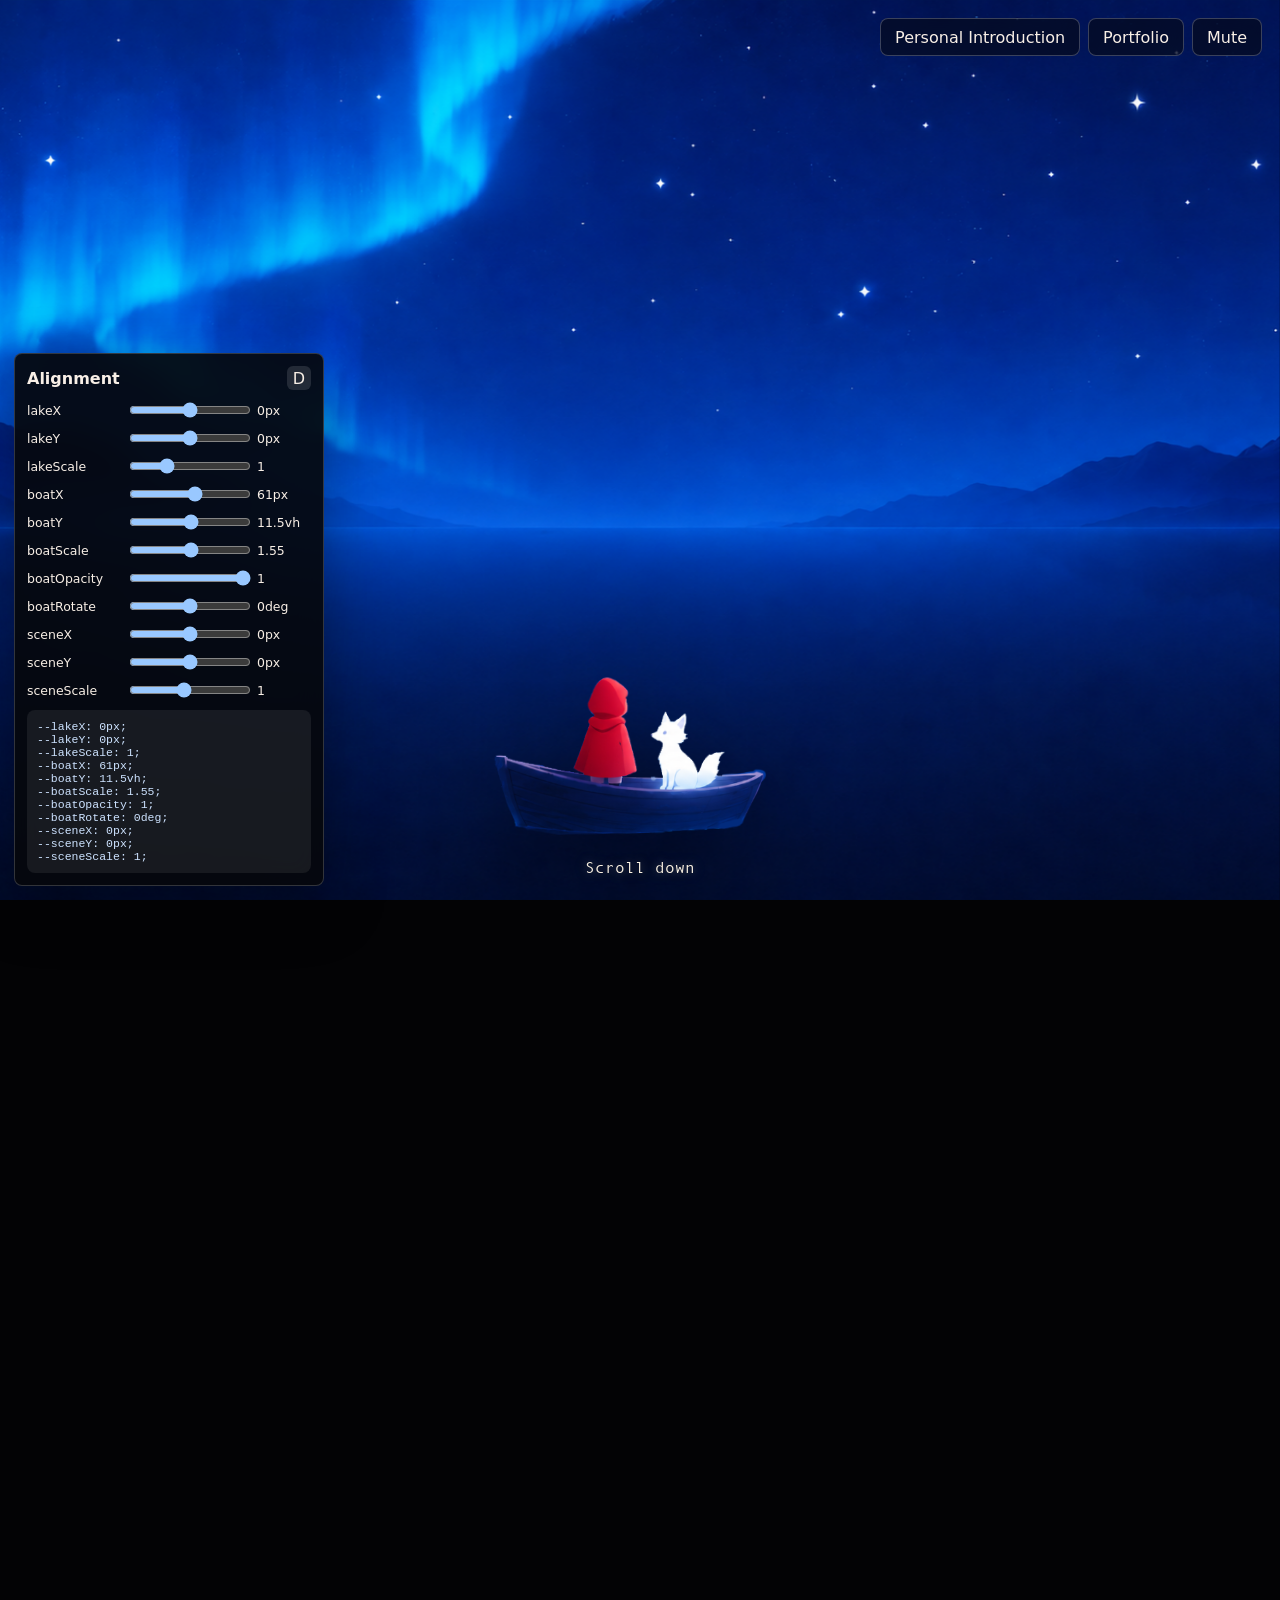
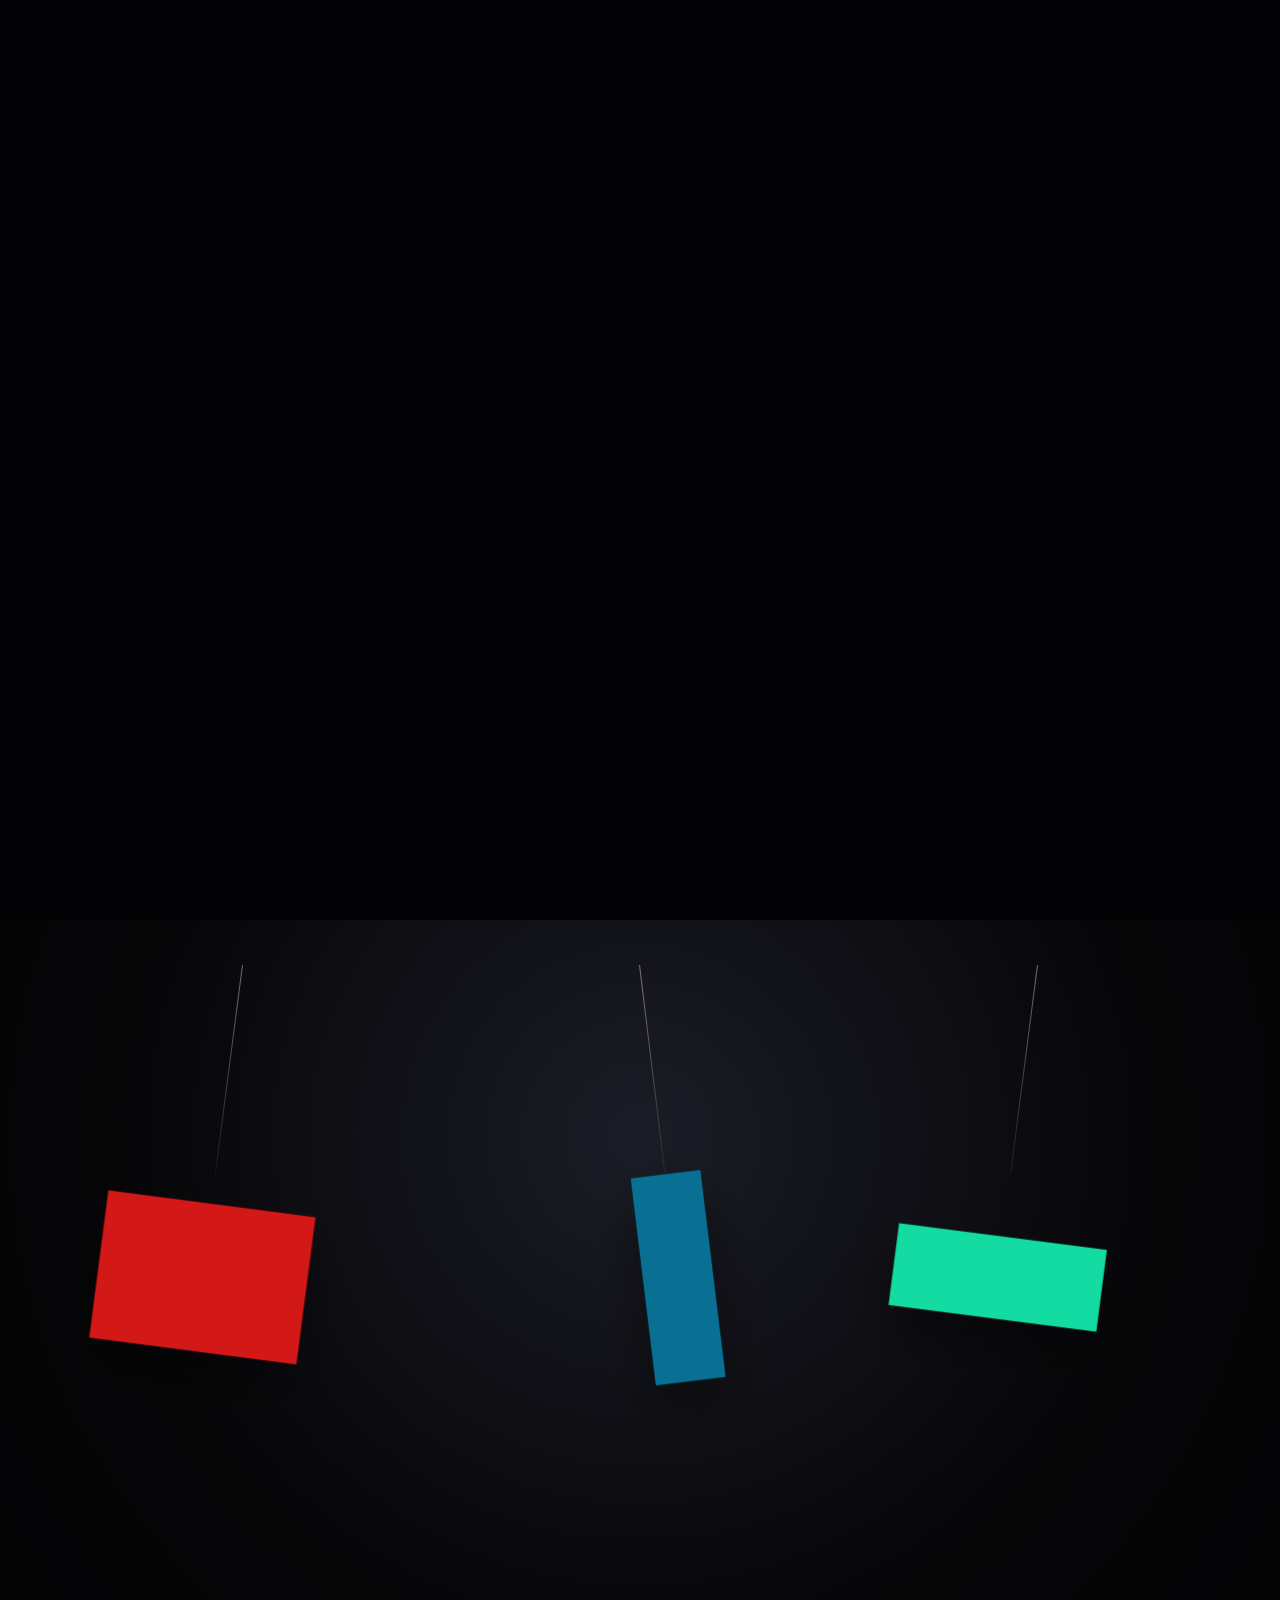
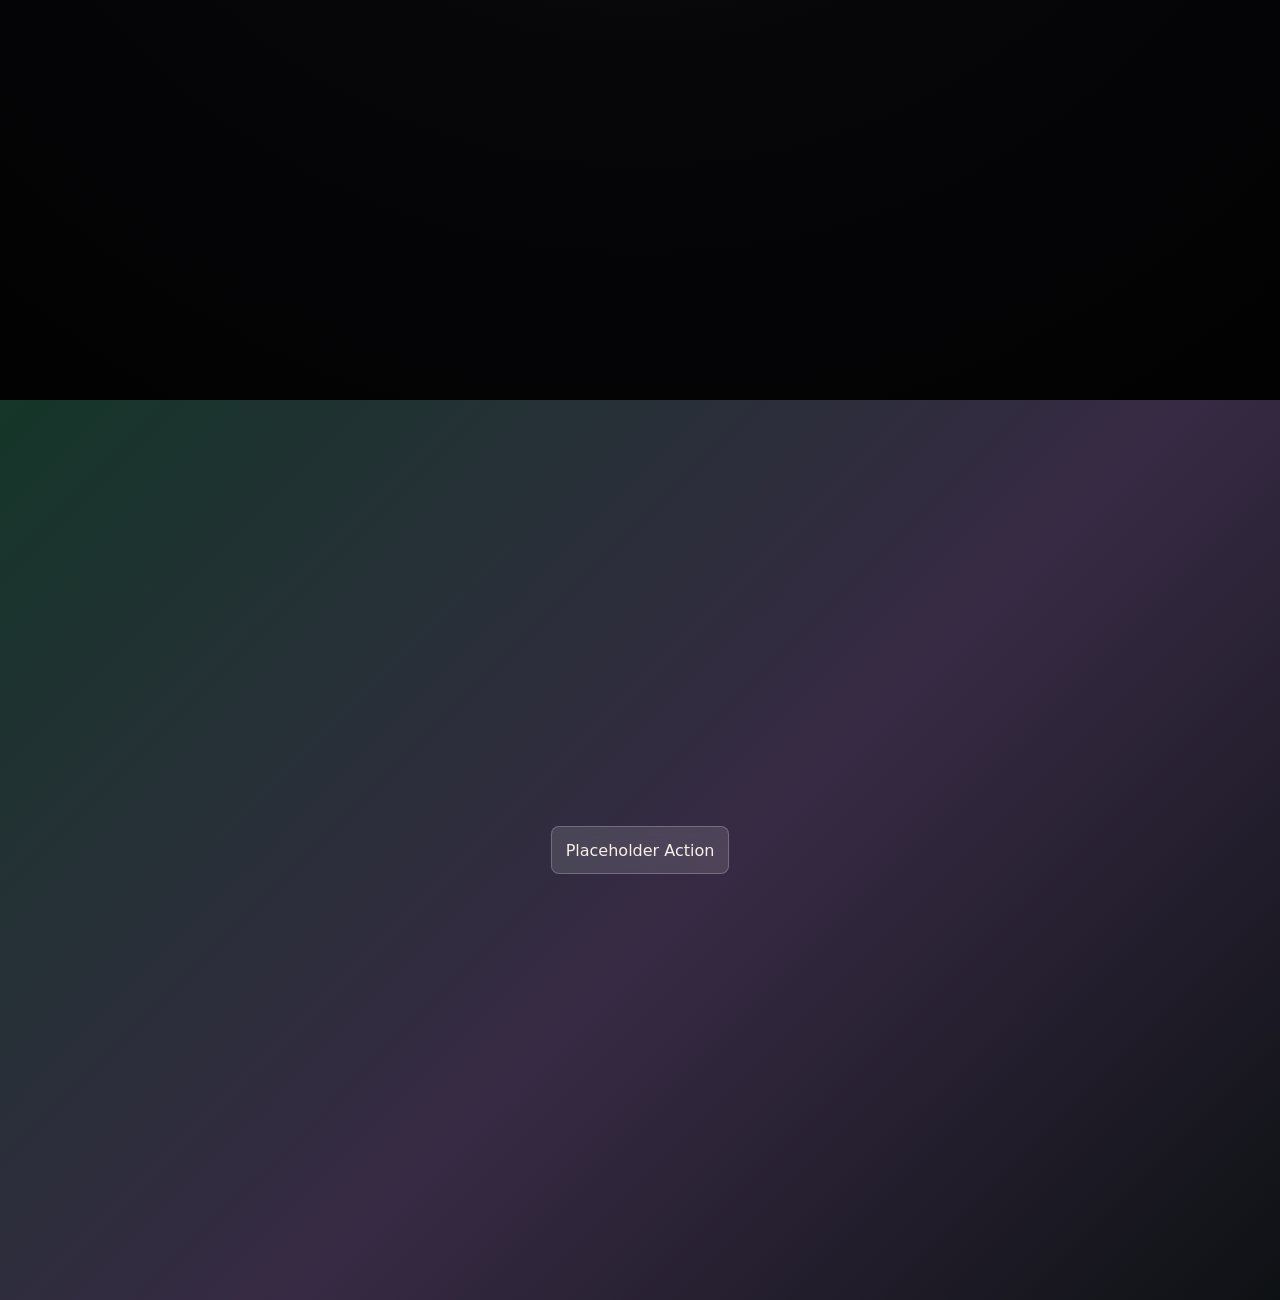
==== outputs/cinematic-scroll-demo/index.html @ 12650569 "version1" ====
<!doctype html>
<html lang="en">
  <head>
    <meta charset="UTF-8" />
    <meta name="viewport" content="width=device-width, initial-scale=1.0" />
    <title>Cinematic Scroll Demo</title>
    <link rel="stylesheet" href="style.css" />
  </head>
  <body>
    <div class="top-actions" aria-label="Global navigation">
      <button class="ui-button" data-modal-open="introModal">Personal Introduction</button>
      <button class="ui-button" data-modal-open="portfolioModal">Portfolio</button>
      <button class="ui-button" id="muteToggle" aria-pressed="true">Mute</button>
    </div>

    <main id="smooth-wrapper">
      <section class="page hero-page" id="page1" aria-label="Hero scene">
        <div class="hero-scene">
          <div class="boat-position">
            <div class="boat-visual">
              <img class="boat-layer" src="assets/images/boat.png" alt="Girl and dog in a small boat" />
            </div>
          </div>
          <p class="scroll-cue">Scroll down</p>
        </div>
      </section>

      <section class="page circles-page" id="page2" aria-label="Interactive circles">
        <div class="page-inner circles-stage">
          <div class="circle-rig circle-rig-001">
            <span class="cord"></span>
            <img src="assets/images/001.svg" alt="Circle 001" />
          </div>
          <button class="circle-rig circle-rig-002" id="portfolioCircle" aria-label="Open mini portfolio">
            <span class="cord"></span>
            <img src="assets/images/002.svg" alt="" />
          </button>
          <div class="circle-rig circle-rig-003">
            <span class="cord"></span>
            <img src="assets/images/003.svg" alt="Circle 003" />
          </div>
        </div>
      </section>

      <section class="page static-page" id="page3" aria-label="Static page">
        <div class="page-inner static-content">
          <button class="placeholder-action">Placeholder Action</button>
        </div>
      </section>
    </main>

    <div class="modal" id="introModal" role="dialog" aria-modal="true" aria-labelledby="introTitle" hidden>
      <div class="modal-panel">
        <button class="modal-close" data-modal-close aria-label="Close">x</button>
        <h2 id="introTitle">Personal Introduction</h2>
        <p>A compact cinematic demo profile space with layered 2D motion, portfolio entry points, and smooth scroll choreography.</p>
      </div>
    </div>

    <div class="modal" id="portfolioModal" role="dialog" aria-modal="true" aria-labelledby="portfolioTitle" hidden>
      <div class="modal-panel">
        <button class="modal-close" data-modal-close aria-label="Close">x</button>
        <h2 id="portfolioTitle">Portfolio</h2>
        <ul class="jump-list">
          <li><button data-jump="#page1">Hero Scene</button></li>
          <li><button data-jump="#page2">Interactive Circles</button></li>
          <li><button data-jump="#page3">Static Page</button></li>
        </ul>
      </div>
    </div>

    <div class="modal" id="miniPortfolioModal" role="dialog" aria-modal="true" aria-labelledby="miniPortfolioTitle" hidden>
      <div class="modal-panel mini-panel">
        <button class="modal-close" data-modal-close aria-label="Close">x</button>
        <h2 id="miniPortfolioTitle">Mini Portfolio</h2>
        <div class="mini-grid">
          <article>
            <h3>Moonlit Lake</h3>
            <p>Layered scroll scene with stitched background planes.</p>
          </article>
          <article>
            <h3>Pendulum UI</h3>
            <p>Independent SVG objects with hover and click timelines.</p>
          </article>
          <article>
            <h3>Scroll Bridge</h3>
            <p>Pinned cinematic transition into a dark gallery space.</p>
          </article>
        </div>
      </div>
    </div>

    <aside class="debug-panel" id="debugPanel">
      <div class="debug-head">
        <strong>Alignment</strong>
        <span>D</span>
      </div>
      <div class="debug-controls" id="debugControls"></div>
      <pre id="debugValues"></pre>
    </aside>

    <script src="assets/vendor/lenis.min.js"></script>
    <script src="assets/vendor/gsap.min.js"></script>
    <script src="assets/vendor/ScrollTrigger.min.js"></script>
    <script src="script.js"></script>
  </body>
</html>
---- outputs/cinematic-scroll-demo/style.css ----
/* 开始这里复制粘贴：整份覆盖 style.css */

:root {
  --lakeX: 0px;
  --lakeY: 0px;
  --lakeScale: 1;

  --boatX: 61px;
  --boatY: 11.5vh;
  --boatScale: 1.55;
  --boatOpacity: 1;
  --boatRotate: 0deg;

  --sceneX: 0px;
  --sceneY: 0px;
  --sceneScale: 1;

  --boatDriftX: 0px;
  --boatDriftY: 0px;
  --boatDriftRotate: 0deg;

  --ink: #f8efe6;
  --black: #030305;

  color-scheme: dark;
}

@font-face {
  font-family: "Andale Mono Local";
  src: url("assets/type/Andale Mono.ttf") format("truetype");
  font-display: swap;
}

* {
  box-sizing: border-box;
}

html {
  background: var(--black);
}

body {
  margin: 0;
  min-height: 100vh;
  overflow-x: hidden;
  background: var(--black);
  color: var(--ink);
  font-family: Inter, ui-sans-serif, system-ui, -apple-system, BlinkMacSystemFont, "Segoe UI", sans-serif;
}

button {
  font: inherit;
}

.top-actions {
  position: fixed;
  top: 18px;
  right: 18px;
  z-index: 40;
  display: flex;
  gap: 8px;
  align-items: center;
  flex-wrap: wrap;
  justify-content: flex-end;
}

.ui-button,
.placeholder-action,
.jump-list button {
  min-height: 38px;
  border: 1px solid rgba(255, 255, 255, 0.22);
  border-radius: 8px;
  padding: 0 14px;
  color: var(--ink);
  background: rgba(7, 8, 13, 0.56);
  backdrop-filter: blur(12px);
  cursor: pointer;
  transition: transform 180ms ease, border-color 180ms ease, background 180ms ease;
}

.ui-button:hover,
.placeholder-action:hover,
.jump-list button:hover {
  transform: translateY(-1px);
  border-color: rgba(255, 255, 255, 0.55);
  background: rgba(20, 27, 38, 0.78);
}

.page {
  min-height: 100vh;
  position: relative;
}

.hero-page {
  height: 100vh;
  overflow: hidden;
}

.hero-scene {
  position: relative;
  height: 100vh;
  overflow: hidden;
  isolation: isolate;
  transform: translate(var(--sceneX), var(--sceneY)) scale(var(--sceneScale));
  transform-origin: center center;
  background: #02040a;
}

/* 
  ===== lake 背景层：开始 =====

  这里是湖面大背景图。
  这次我们故意把图片引用改成 lake1.png，
  用来测试网页到底有没有加载你新放进 assets/images 里的图片。

  你需要确认文件路径是：
  assets/images/lake1.png

  如果网页还是显示旧图，说明可能是：
  1. lake1.png 没有放到正确文件夹；
  2. 浏览器缓存了旧 CSS / 旧图片；
  3. HTML 或其他 CSS 里还有别的 lake 背景覆盖了这里。

  可调参数：
  --lakeX：左右移动 lake 背景
  --lakeY：上下移动 lake 背景
  --lakeScale：放大 / 缩小 lake 背景

  background-size: cover;
  作用：保持图片比例，同时铺满整个第一屏。
  如果你的图片比例和屏幕比例不一致，cover 会轻微裁掉边缘，
  但不会像 100% 100% 那样把图强行拉变形。
*/
.hero-scene::before {
  content: "";
  position: absolute;
  inset: 0;
  z-index: 0;

  background-image: url("assets/images/lake1.png");
  background-repeat: no-repeat;
  background-position: center center;
  background-size: cover;

  transform: translate(var(--lakeX), var(--lakeY)) scale(var(--lakeScale));
  transform-origin: center center;

  pointer-events: none;
  will-change: transform;
}

/* ===== lake 背景层：结束 ===== */

.boat-position {
  position: absolute;
  inset: auto auto 6vh 50%;
  z-index: 5;
  width: min(58vw, 660px);
  aspect-ratio: 1672 / 941;
  transform: translateX(calc(-50% + var(--boatX))) translateY(var(--boatY)) scale(var(--boatScale));
  transform-origin: 50% 78%;
  opacity: var(--boatOpacity);
  will-change: transform, opacity;
}

.boat-visual {
  position: absolute;
  inset: 0;
  transform: translate(var(--boatDriftX), var(--boatDriftY)) rotate(calc(var(--boatRotate) + var(--boatDriftRotate)));
  transform-origin: 50% 78%;
  will-change: transform;
}

.boat-layer {
  display: block;
  width: 100%;
  height: auto;
  filter: drop-shadow(0 24px 34px rgba(0, 0, 0, 0.55));
}

.scroll-cue {
  position: absolute;
  left: 50%;
  bottom: 24px;
  z-index: 8;
  margin: 0;
  transform: translateX(-50%);
  opacity: 1;

  color: rgba(255, 246, 230, 0.98);
  font-family: "Andale Mono Local", "Andale Mono", ui-monospace, SFMono-Regular, Menlo, Consolas, monospace;
  font-weight: 400;
  letter-spacing: 0;
  font-size: clamp(0.9rem, 2vw, 1rem);

  text-shadow:
    0 0 8px rgba(255, 246, 230, 0.35),
    0 0 18px rgba(151, 197, 255, 0.28),
    0 2px 8px rgba(0, 0, 0, 0.72);

  animation: cueGlow 1.8s ease-in-out infinite;
}

@keyframes cueGlow {
  0%,
  100% {
    filter: brightness(0.3);
    text-shadow:
      0 0 7px rgba(255, 246, 230, 0.24),
      0 0 14px rgba(151, 197, 255, 0.18),
      0 2px 8px rgba(0, 0, 0, 0.72);
  }

  50% {
    filter: brightness(0.5);
    text-shadow:
      0 0 10px rgba(255, 246, 230, 0.44),
      0 0 24px rgba(151, 197, 255, 0.34),
      0 2px 8px rgba(0, 0, 0, 0.72);
  }
}

.circles-page {
  min-height: 120vh;
  background: radial-gradient(circle at 50% 20%, #1b1c26 0, #060608 48%, #020203 100%);
  overflow: hidden;
}

.page-inner {
  width: min(1120px, calc(100% - 32px));
  margin: 0 auto;
}

.circles-stage {
  min-height: 100vh;
  display: grid;
  grid-template-columns: repeat(3, minmax(86px, 1fr));
  align-items: start;
  gap: clamp(14px, 6vw, 72px);
  padding-top: clamp(96px, 15vh, 150px);
}

.circle-rig {
  position: relative;
  display: grid;
  justify-items: center;
  transform-origin: 50% 0;
  border: 0;
  padding: 0;
  background: transparent;
  cursor: default;
  will-change: transform;
}

.circle-rig-002 {
  cursor: pointer;
}

.cord {
  display: block;
  width: 1px;
  height: clamp(110px, 24vh, 210px);
  background: linear-gradient(rgba(255, 255, 255, 0.42), rgba(255, 255, 255, 0.06));
}

.circle-rig img {
  width: min(24vw, 210px);
  min-width: 92px;
  aspect-ratio: 1;
  filter: drop-shadow(0 28px 28px rgba(0, 0, 0, 0.42));
  transition: transform 220ms ease, filter 220ms ease;
}

.circle-rig-002:hover img,
.circle-rig-002:focus-visible img {
  transform: scale(1.12);
  filter: drop-shadow(0 34px 34px rgba(214, 230, 255, 0.22));
}

.static-page {
  min-height: 100vh;
  background: linear-gradient(135deg, #153629, #372a44 55%, #0e1114);
}

.static-content {
  min-height: 100vh;
  display: grid;
  place-items: center;
}

.placeholder-action {
  min-width: 176px;
  min-height: 48px;
  background: rgba(255, 255, 255, 0.12);
}

.modal {
  position: fixed;
  inset: 0;
  z-index: 60;
  display: grid;
  place-items: center;
  padding: 20px;
  background: rgba(0, 0, 0, 0.68);
  backdrop-filter: blur(10px);
}

.modal[hidden] {
  display: none;
}

.modal-panel {
  position: relative;
  width: min(560px, 100%);
  max-height: min(78vh, 720px);
  overflow: auto;
  border: 1px solid rgba(255, 255, 255, 0.18);
  border-radius: 8px;
  padding: 28px;
  background: rgba(12, 14, 20, 0.94);
  box-shadow: 0 30px 90px rgba(0, 0, 0, 0.45);
}

.modal-panel h2 {
  margin: 0 0 12px;
  font-size: clamp(1.35rem, 4vw, 2rem);
  letter-spacing: 0;
}

.modal-panel p {
  color: rgba(255, 246, 230, 0.74);
  line-height: 1.6;
}

.modal-close {
  position: absolute;
  top: 12px;
  right: 12px;
  width: 34px;
  height: 34px;
  border: 1px solid rgba(255, 255, 255, 0.2);
  border-radius: 8px;
  color: var(--ink);
  background: rgba(255, 255, 255, 0.08);
  cursor: pointer;
}

.jump-list {
  display: grid;
  gap: 10px;
  padding: 0;
  margin: 18px 0 0;
  list-style: none;
}

.jump-list button {
  width: 100%;
  text-align: left;
}

.mini-panel {
  width: min(760px, 100%);
}

.mini-grid {
  display: grid;
  grid-template-columns: repeat(3, 1fr);
  gap: 12px;
  margin-top: 18px;
}

.mini-grid article {
  border: 1px solid rgba(255, 255, 255, 0.13);
  border-radius: 8px;
  padding: 16px;
  background: rgba(255, 255, 255, 0.06);
}

.mini-grid h3 {
  margin: 0 0 8px;
  font-size: 1rem;
}

.mini-grid p {
  margin: 0;
  font-size: 0.9rem;
}

.debug-panel {
  position: fixed;
  left: 14px;
  bottom: 14px;
  z-index: 80;
  width: min(310px, calc(100vw - 28px));
  max-height: calc(100vh - 28px);
  overflow: auto;
  border: 1px solid rgba(255, 255, 255, 0.18);
  border-radius: 8px;
  padding: 12px;
  background: rgba(6, 8, 12, 0.92);
  backdrop-filter: blur(14px);
  box-shadow: 0 18px 60px rgba(0, 0, 0, 0.34);
}

.debug-head {
  display: flex;
  align-items: center;
  justify-content: space-between;
  margin-bottom: 10px;
}

.debug-head span {
  display: grid;
  place-items: center;
  width: 24px;
  height: 24px;
  border-radius: 6px;
  background: rgba(255, 255, 255, 0.12);
}

.debug-control {
  display: grid;
  grid-template-columns: 92px 1fr 54px;
  gap: 8px;
  align-items: center;
  margin: 8px 0;
  font-size: 0.78rem;
}

.debug-control input {
  width: 100%;
}

#debugValues {
  white-space: pre-wrap;
  margin: 10px 0 0;
  padding: 10px;
  border-radius: 8px;
  color: #cde3ff;
  background: rgba(255, 255, 255, 0.07);
  font-size: 0.72rem;
}

@media (max-width: 720px) {
  .top-actions {
    left: 12px;
    right: 12px;
    top: 12px;
  }

  .ui-button {
    min-height: 34px;
    padding: 0 10px;
    font-size: 0.78rem;
  }

  .boat-position {
    width: 84vw;
  }

  .circles-stage {
    grid-template-columns: 1fr;
    min-height: 145vh;
    gap: 6px;
    padding-top: 92px;
  }

  .cord {
    height: 84px;
  }

  .circle-rig img {
    width: 128px;
  }

  .mini-grid {
    grid-template-columns: 1fr;
  }
}

/* 结束在这里取代 */
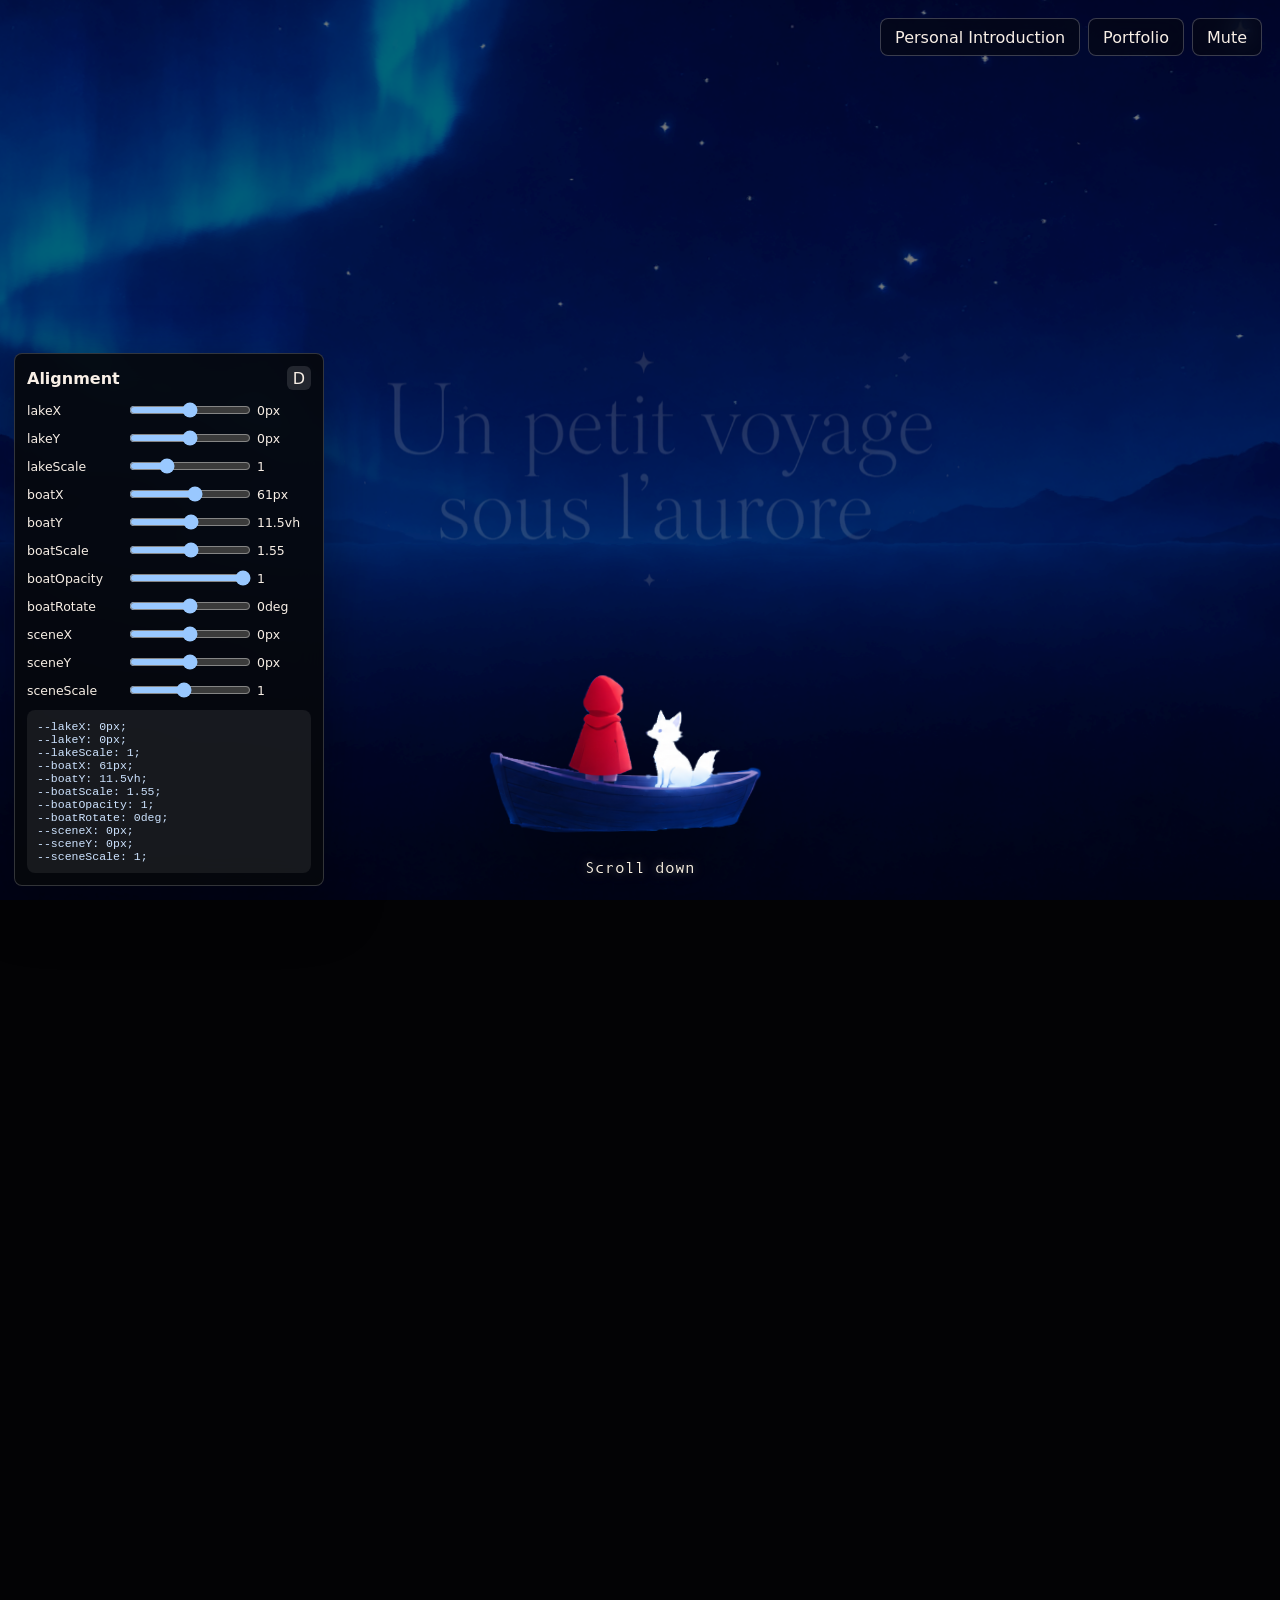
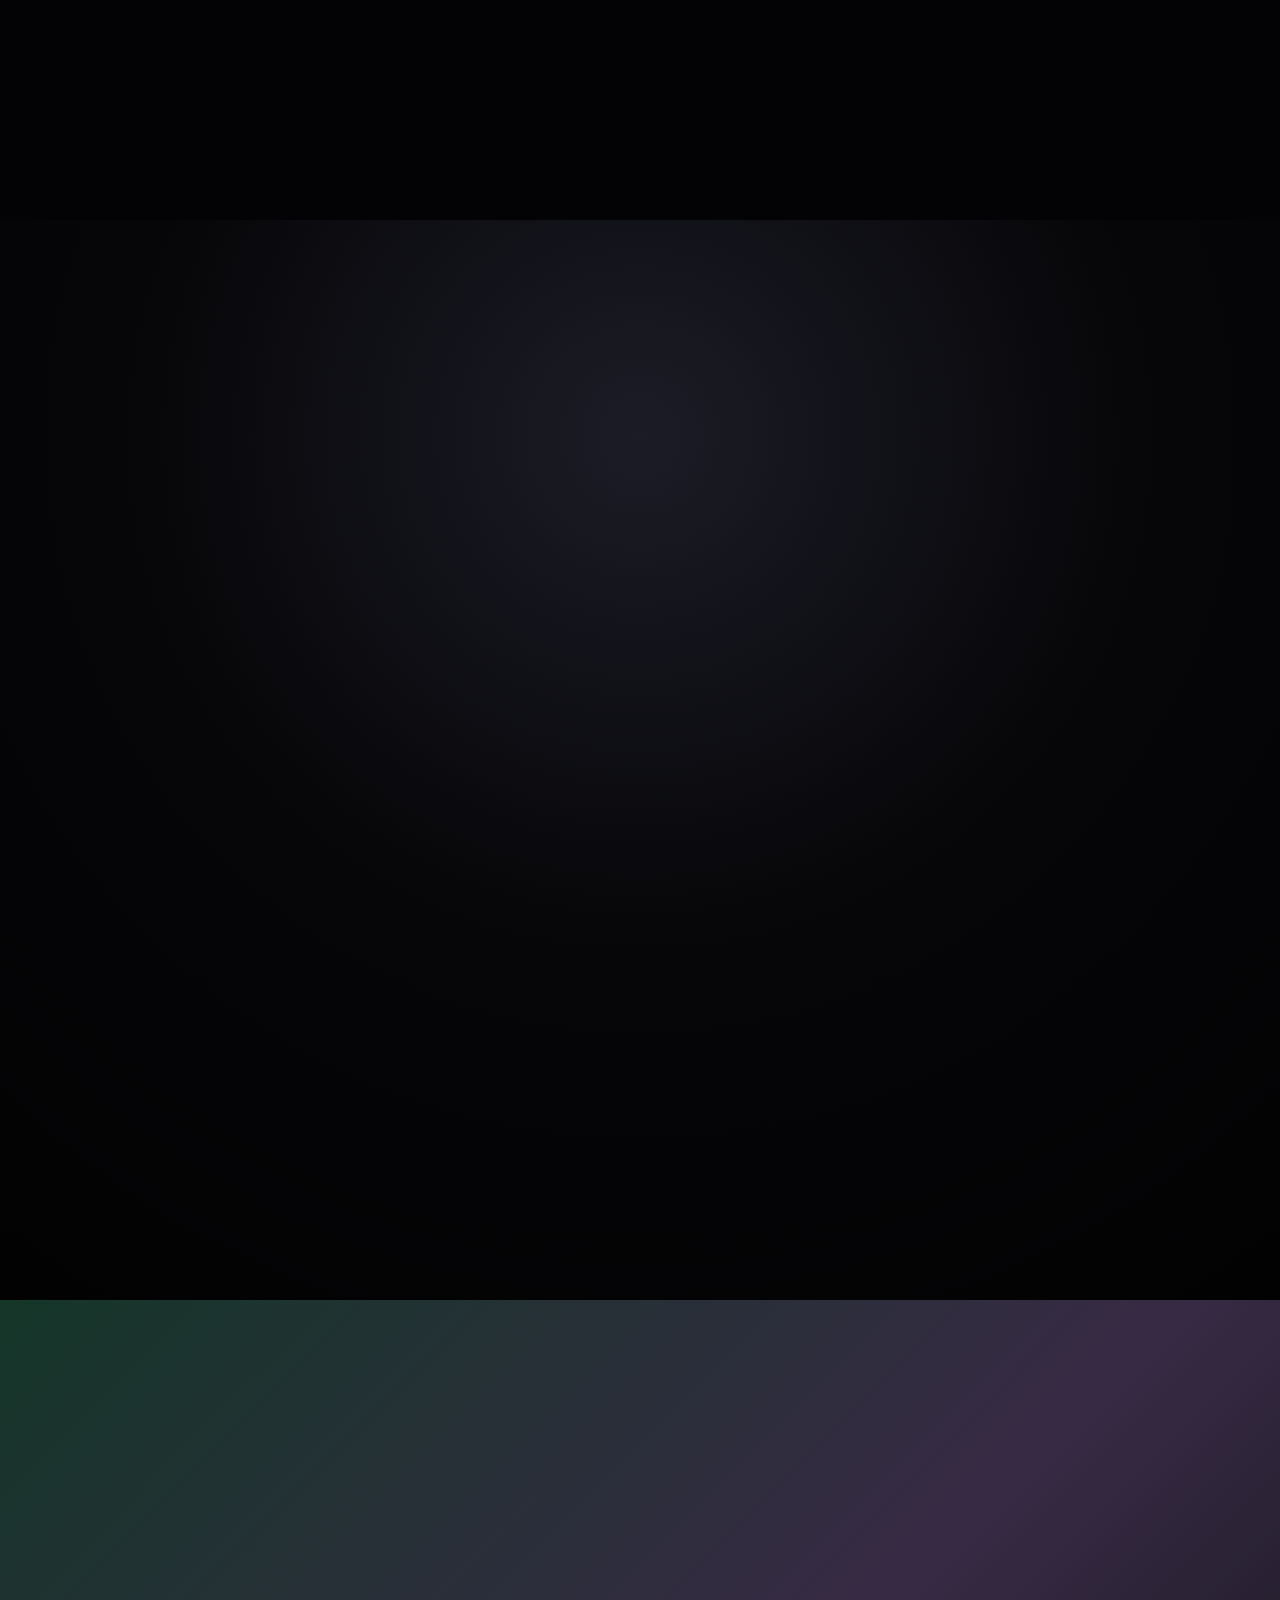
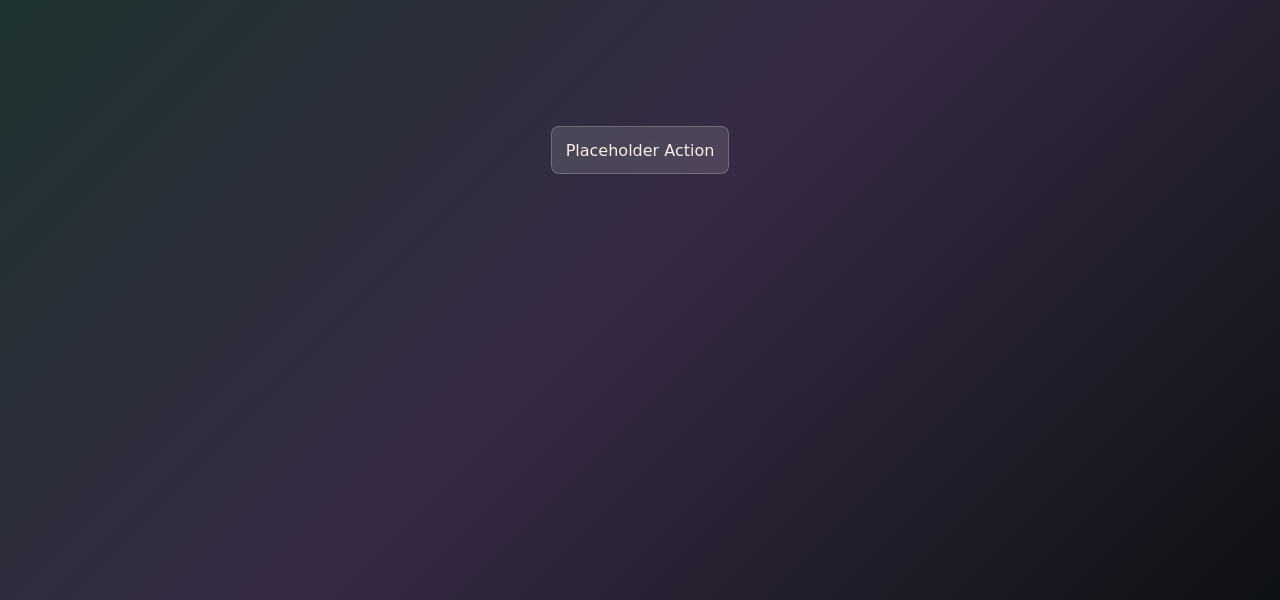
==== commit 113e3f49: "Update cinematic scroll demo from 0604" ====
--- a/outputs/cinematic-scroll-demo/index.html
+++ b/outputs/cinematic-scroll-demo/index.html
@@ -7,6 +7,14 @@
     <link rel="stylesheet" href="style.css" />
   </head>
   <body>
+    <svg class="svg-filters" xmlns="http://www.w3.org/2000/svg" width="0" height="0" aria-hidden="true" focusable="false">
+      <filter id="ripple">
+        <feTurbulence id="turb" type="fractalNoise" baseFrequency="0.02 0.03" numOctaves="2" result="turb" />
+        <feDisplacementMap in2="turb" in="SourceGraphic" scale="10" xChannelSelector="R" yChannelSelector="G" />
+        <animate xlink:href="#turb" attributeName="baseFrequency" values="0.02 0.03;0.025 0.035;0.02 0.03" dur="6s" repeatCount="indefinite" />
+      </filter>
+    </svg>
+
     <div class="top-actions" aria-label="Global navigation">
       <button class="ui-button" data-modal-open="introModal">Personal Introduction</button>
       <button class="ui-button" data-modal-open="portfolioModal">Portfolio</button>
--- a/outputs/cinematic-scroll-demo/style.css
+++ b/outputs/cinematic-scroll-demo/style.css
@@ -1,5 +1,13 @@
-/* 开始这里复制粘贴：整份覆盖 style.css */
-
+/* =========================================================
+   style.css
+   结构说明：
+   - 以后不要整份重写时，就按下面的“替换开始 / 替换结束”区块替换。
+   - 全局 / page1 / page2 / page3 / modal / debug / responsive 都已经拆开。
+   ========================================================= */
+
+/* =========================================================
+   【这里是全局变量】替换开始
+   ========================================================= */
 :root {
   --lakeX: 0px;
   --lakeY: 0px;
@@ -24,13 +32,27 @@
 
   color-scheme: dark;
 }
-
+/* =========================================================
+   【这里是全局变量】替换结束
+   ========================================================= */
+
+
+/* =========================================================
+   【这里是字体】替换开始
+   ========================================================= */
 @font-face {
   font-family: "Andale Mono Local";
   src: url("assets/type/Andale Mono.ttf") format("truetype");
   font-display: swap;
 }
-
+/* =========================================================
+   【这里是字体】替换结束
+   ========================================================= */
+
+
+/* =========================================================
+   【这里是基础样式】替换开始
+   ========================================================= */
 * {
   box-sizing: border-box;
 }
@@ -52,6 +74,30 @@
   font: inherit;
 }
 
+.svg-filters {
+  position: absolute;
+  width: 0;
+  height: 0;
+  overflow: hidden;
+}
+
+.page {
+  min-height: 100vh;
+  position: relative;
+}
+
+.page-inner {
+  width: min(1120px, calc(100% - 32px));
+  margin: 0 auto;
+}
+/* =========================================================
+   【这里是基础样式】替换结束
+   ========================================================= */
+
+
+/* =========================================================
+   【这里是顶部按钮样式】替换开始
+   ========================================================= */
 .top-actions {
   position: fixed;
   top: 18px;
@@ -85,12 +131,14 @@
   border-color: rgba(255, 255, 255, 0.55);
   background: rgba(20, 27, 38, 0.78);
 }
-
-.page {
-  min-height: 100vh;
-  position: relative;
-}
-
+/* =========================================================
+   【这里是顶部按钮样式】替换结束
+   ========================================================= */
+
+
+/* =========================================================
+   【这里是page1页面容器】替换开始
+   ========================================================= */
 .hero-page {
   height: 100vh;
   overflow: hidden;
@@ -105,52 +153,259 @@
   transform-origin: center center;
   background: #02040a;
 }
-
-/* 
-  ===== lake 背景层：开始 =====
-
-  这里是湖面大背景图。
-  这次我们故意把图片引用改成 lake1.png，
-  用来测试网页到底有没有加载你新放进 assets/images 里的图片。
-
-  你需要确认文件路径是：
-  assets/images/lake1.png
-
-  如果网页还是显示旧图，说明可能是：
-  1. lake1.png 没有放到正确文件夹；
-  2. 浏览器缓存了旧 CSS / 旧图片；
-  3. HTML 或其他 CSS 里还有别的 lake 背景覆盖了这里。
-
-  可调参数：
-  --lakeX：左右移动 lake 背景
-  --lakeY：上下移动 lake 背景
-  --lakeScale：放大 / 缩小 lake 背景
-
-  background-size: cover;
-  作用：保持图片比例，同时铺满整个第一屏。
-  如果你的图片比例和屏幕比例不一致，cover 会轻微裁掉边缘，
-  但不会像 100% 100% 那样把图强行拉变形。
-*/
+/* =========================================================
+   【这里是page1页面容器】替换结束
+   ========================================================= */
+
+
+/* =========================================================
+   【这里是page1湖面背景】替换开始
+   图片路径：assets/images/lake1.png
+   ========================================================= */
 .hero-scene::before {
   content: "";
   position: absolute;
-  inset: 0;
+  inset: -8vh -8vw;
   z-index: 0;
 
+  background-color: #06102a;
   background-image: url("assets/images/lake1.png");
   background-repeat: no-repeat;
   background-position: center center;
   background-size: cover;
 
-  transform: translate(var(--lakeX), var(--lakeY)) scale(var(--lakeScale));
+  transform: translate(var(--lakeX), var(--lakeY)) scale(calc(var(--lakeScale) * 1.04));
   transform-origin: center center;
 
   pointer-events: none;
-  will-change: transform;
-}
-
-/* ===== lake 背景层：结束 ===== */
-
+  will-change: transform, filter;
+
+  animation:
+    lakeDrift 60s linear infinite,
+    lakeGlow 16s steps(5, end) infinite alternate;
+
+  filter: url("#ripple") brightness(0.2);
+}
+
+@keyframes lakeDrift {
+  0% {
+    transform: translate(calc(var(--lakeX) - 50px), var(--lakeY)) scale(calc(var(--lakeScale) * 1.04));
+  }
+
+  50% {
+    transform: translate(calc(var(--lakeX) + 50px), var(--lakeY)) scale(calc(var(--lakeScale) * 1.04));
+  }
+
+  100% {
+    transform: translate(calc(var(--lakeX) - 50px), var(--lakeY)) scale(calc(var(--lakeScale) * 1.04));
+  }
+}
+
+@keyframes lakeGlow {
+  0% {
+    filter: url("#ripple") brightness(0.2);
+  }
+
+  5% {
+    filter: url("#ripple") brightness(0.25);
+  }
+
+  10% {
+    filter: url("#ripple") brightness(0.3);
+  }
+
+  15% {
+    filter: url("#ripple") brightness(0.35);
+  }
+
+  20% {
+    filter: url("#ripple") brightness(0.4);
+  }
+
+  25% {
+    filter: url("#ripple") brightness(0.45);
+  }
+
+  30% {
+    filter: url("#ripple") brightness(0.5);
+  }
+
+  35% {
+    filter: url("#ripple") brightness(0.55);
+  }
+
+  40% {
+    filter: url("#ripple") brightness(0.6);
+  }
+
+  45% {
+    filter: url("#ripple") brightness(0.65);
+  }
+
+  50% {
+    filter: url("#ripple") brightness(0.7);
+  }
+
+  55% {
+    filter: url("#ripple") brightness(0.65);
+  }
+
+  60% {
+    filter: url("#ripple") brightness(0.6);
+  }
+
+  65% {
+    filter: url("#ripple") brightness(0.55);
+  }
+
+  70% {
+    filter: url("#ripple") brightness(0.5);
+  }
+
+  75% {
+    filter: url("#ripple") brightness(0.45);
+  }
+
+  80% {
+    filter: url("#ripple") brightness(0.4);
+  }
+
+  85% {
+    filter: url("#ripple") brightness(0.35);
+  }
+
+  90% {
+    filter: url("#ripple") brightness(0.3);
+  }
+
+  95% {
+    filter: url("#ripple") brightness(0.25);
+  }
+
+  100% {
+    filter: url("#ripple") brightness(0.2);
+  }
+}
+/* =========================================================
+   【这里是page1湖面背景】替换结束
+   ========================================================= */
+
+
+/* =========================================================
+   【这里是page1视频层样式】替换开始
+   ========================================================= */
+.hero-video-layer {
+  position: absolute;
+  inset: 0;
+  z-index: 20;
+  opacity: 0;
+  overflow: hidden;
+  pointer-events: none;
+  background: #02040a;
+  will-change: opacity;
+}
+
+.hero-video {
+  display: block;
+  width: 100%;
+  height: 100%;
+  object-fit: cover;
+}
+/* =========================================================
+   【这里是page1视频层样式】替换结束
+   ========================================================= */
+
+
+/* =========================================================
+   【这里是page1标题图样式】替换开始
+   图片路径：assets/images/title_p1.png
+   ========================================================= */
+.hero-title-layer {
+  position: absolute;
+  inset: 0;
+  z-index: 12;
+  display: grid;
+  place-items: center;
+  padding: 0 24px;
+  pointer-events: none;
+  will-change: opacity, transform;
+}
+
+.hero-title {
+  display: block;
+  width: min(72vw, 820px);
+  max-height: 34vh;
+  height: auto;
+  object-fit: contain;
+  filter:
+    drop-shadow(0 6px 18px rgba(0, 0, 0, 0.36))
+    drop-shadow(0 0 26px rgba(150, 206, 255, 0.12));
+}
+/* =========================================================
+   【这里是page1标题图样式】替换结束
+   ========================================================= */
+
+
+/* =========================================================
+   【这里是page1雪花样式】替换开始
+   ========================================================= */
+.snow-layer {
+  position: absolute;
+  inset: -10% -6vw 0;
+  z-index: 4;
+  pointer-events: none;
+  overflow: hidden;
+}
+
+.snowflake {
+  position: absolute;
+  top: -8%;
+  left: var(--left);
+  width: var(--size);
+  height: var(--size);
+  border-radius: 999px;
+  opacity: var(--opacity);
+  background: radial-gradient(circle, rgba(255, 255, 255, 0.95) 0%, rgba(255, 255, 255, 0.52) 48%, rgba(255, 255, 255, 0) 76%);
+  filter: blur(var(--blur));
+  will-change: transform, opacity;
+  animation: snowFall var(--duration) linear var(--delay) infinite;
+}
+
+@keyframes snowFall {
+  0% {
+    transform: translate3d(0, -6vh, 0);
+    opacity: 0;
+  }
+
+  10% {
+    opacity: var(--opacity);
+  }
+
+  25% {
+    transform: translate3d(calc(var(--drift) * 0.35), 25vh, 0);
+  }
+
+  50% {
+    transform: translate3d(calc(var(--drift) * -0.2), 52vh, 0);
+  }
+
+  75% {
+    transform: translate3d(var(--drift), 78vh, 0);
+  }
+
+  100% {
+    transform: translate3d(calc(var(--drift) * 0.15), 112vh, 0);
+    opacity: 0;
+  }
+}
+/* =========================================================
+   【这里是page1雪花样式】替换结束
+   ========================================================= */
+
+
+/* =========================================================
+   【这里是page1船样式】替换开始
+   ========================================================= */
 .boat-position {
   position: absolute;
   inset: auto auto 6vh 50%;
@@ -177,7 +432,14 @@
   height: auto;
   filter: drop-shadow(0 24px 34px rgba(0, 0, 0, 0.55));
 }
-
+/* =========================================================
+   【这里是page1船样式】替换结束
+   ========================================================= */
+
+
+/* =========================================================
+   【这里是page1滚动提示样式】替换开始
+   ========================================================= */
 .scroll-cue {
   position: absolute;
   left: 50%;
@@ -219,18 +481,20 @@
       0 2px 8px rgba(0, 0, 0, 0.72);
   }
 }
-
+/* =========================================================
+   【这里是page1滚动提示样式】替换结束
+   ========================================================= */
+
+
+/* =========================================================
+   【这里是page2页面样式】替换开始
+   ========================================================= */
 .circles-page {
   min-height: 120vh;
   background: radial-gradient(circle at 50% 20%, #1b1c26 0, #060608 48%, #020203 100%);
   overflow: hidden;
 }
 
-.page-inner {
-  width: min(1120px, calc(100% - 32px));
-  margin: 0 auto;
-}
-
 .circles-stage {
   min-height: 100vh;
   display: grid;
@@ -239,7 +503,14 @@
   gap: clamp(14px, 6vw, 72px);
   padding-top: clamp(96px, 15vh, 150px);
 }
-
+/* =========================================================
+   【这里是page2页面样式】替换结束
+   ========================================================= */
+
+
+/* =========================================================
+   【这里是page2圆形摆件样式】替换开始
+   ========================================================= */
 .circle-rig {
   position: relative;
   display: grid;
@@ -276,7 +547,14 @@
   transform: scale(1.12);
   filter: drop-shadow(0 34px 34px rgba(214, 230, 255, 0.22));
 }
-
+/* =========================================================
+   【这里是page2圆形摆件样式】替换结束
+   ========================================================= */
+
+
+/* =========================================================
+   【这里是page3页面样式】替换开始
+   ========================================================= */
 .static-page {
   min-height: 100vh;
   background: linear-gradient(135deg, #153629, #372a44 55%, #0e1114);
@@ -293,7 +571,14 @@
   min-height: 48px;
   background: rgba(255, 255, 255, 0.12);
 }
-
+/* =========================================================
+   【这里是page3页面样式】替换结束
+   ========================================================= */
+
+
+/* =========================================================
+   【这里是modal弹窗样式】替换开始
+   ========================================================= */
 .modal {
   position: fixed;
   inset: 0;
@@ -385,7 +670,14 @@
   margin: 0;
   font-size: 0.9rem;
 }
-
+/* =========================================================
+   【这里是modal弹窗样式】替换结束
+   ========================================================= */
+
+
+/* =========================================================
+   【这里是debug面板样式】替换开始
+   ========================================================= */
 .debug-panel {
   position: fixed;
   left: 14px;
@@ -440,7 +732,14 @@
   background: rgba(255, 255, 255, 0.07);
   font-size: 0.72rem;
 }
-
+/* =========================================================
+   【这里是debug面板样式】替换结束
+   ========================================================= */
+
+
+/* =========================================================
+   【这里是响应式样式】替换开始
+   ========================================================= */
 @media (max-width: 720px) {
   .top-actions {
     left: 12px;
@@ -454,6 +753,11 @@
     font-size: 0.78rem;
   }
 
+  .hero-title {
+    width: min(84vw, 460px);
+    max-height: 28vh;
+  }
+
   .boat-position {
     width: 84vw;
   }
@@ -477,5 +781,6 @@
     grid-template-columns: 1fr;
   }
 }
-
-/* 结束在这里取代 */+/* =========================================================
+   【这里是响应式样式】替换结束
+   ========================================================= */
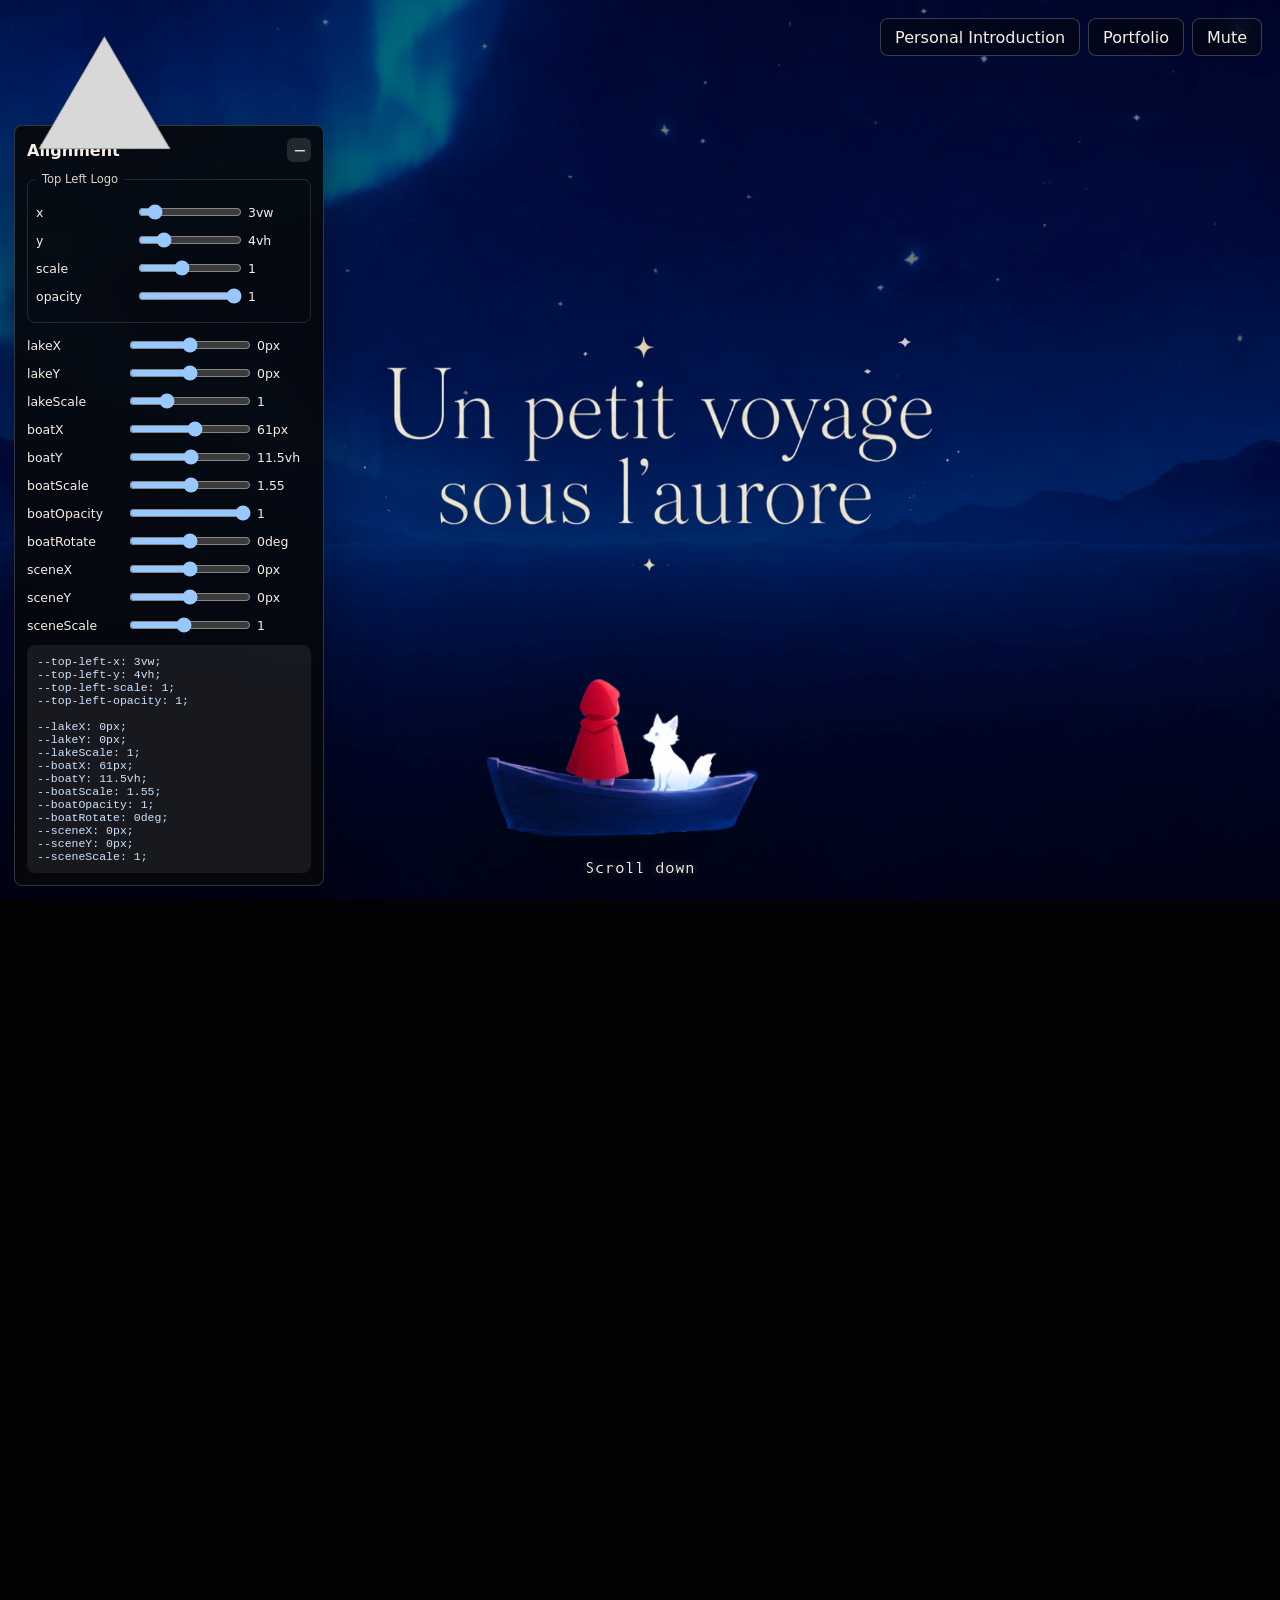
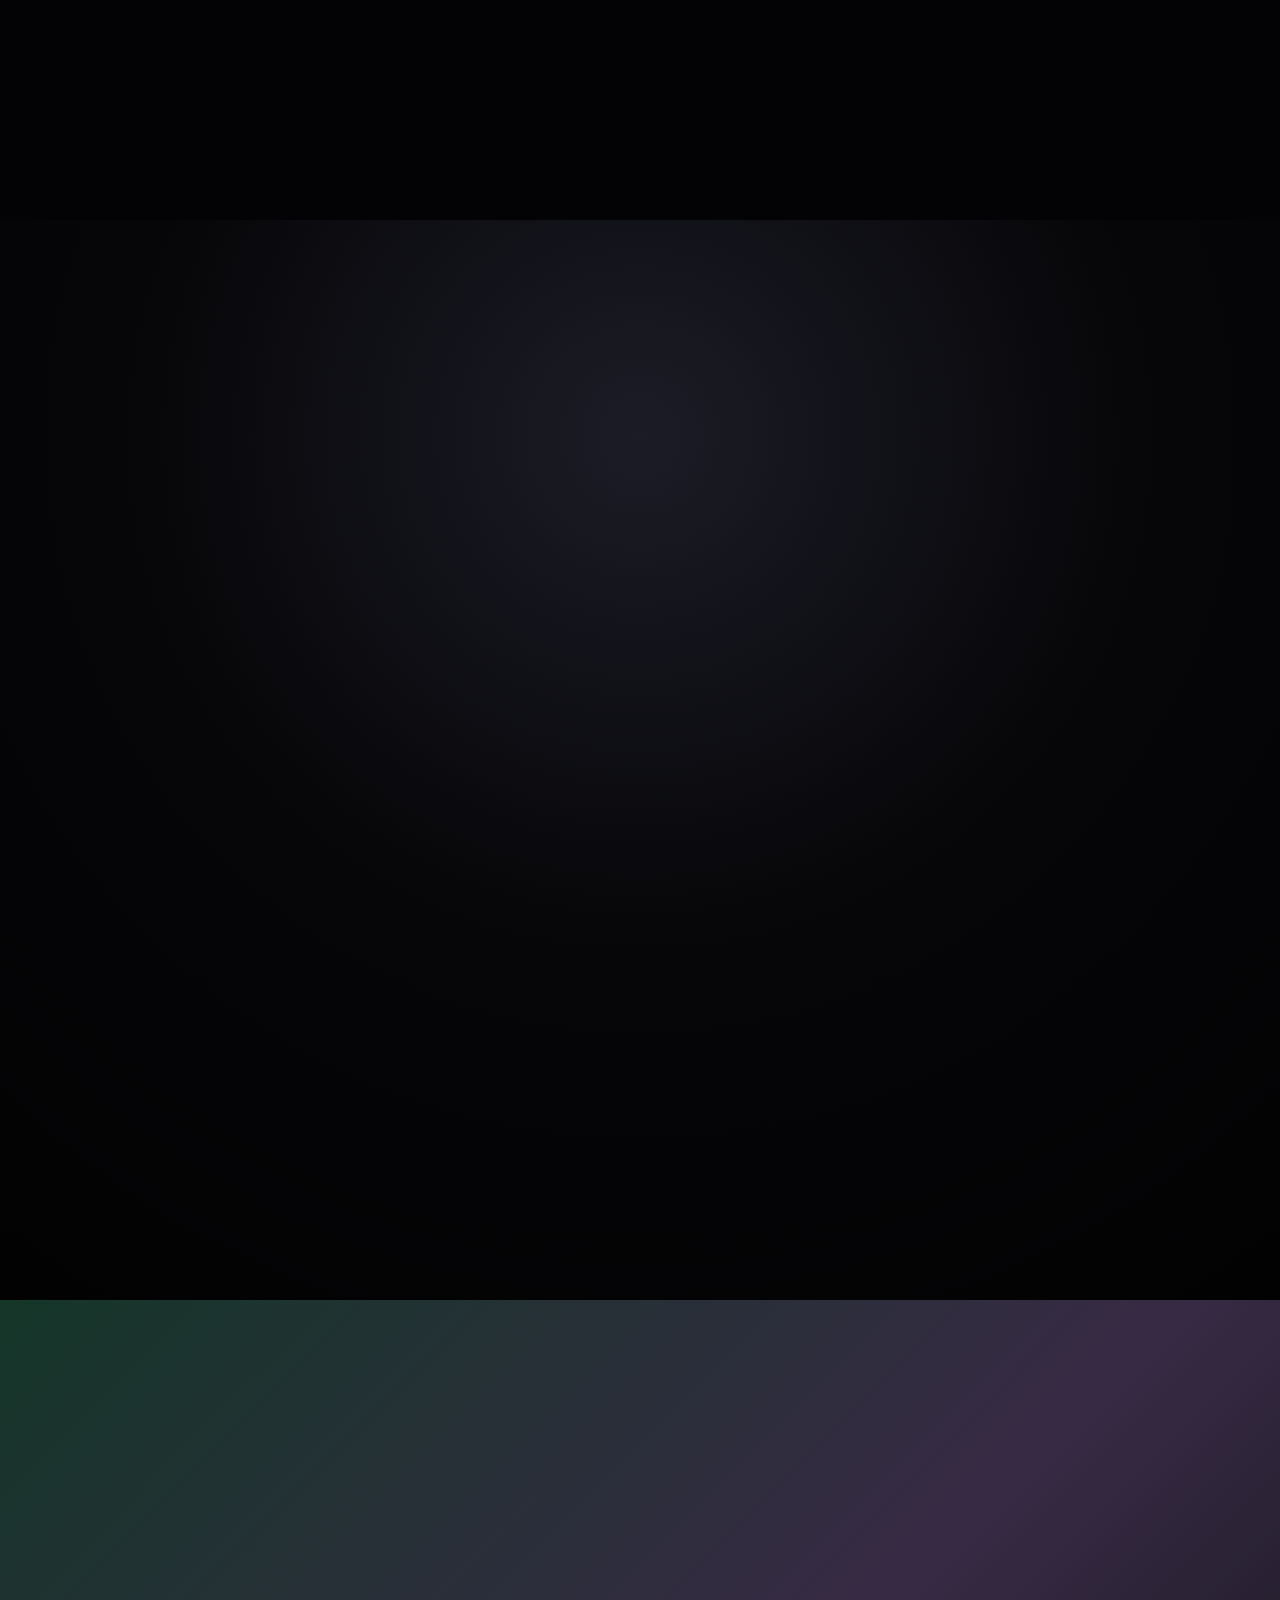
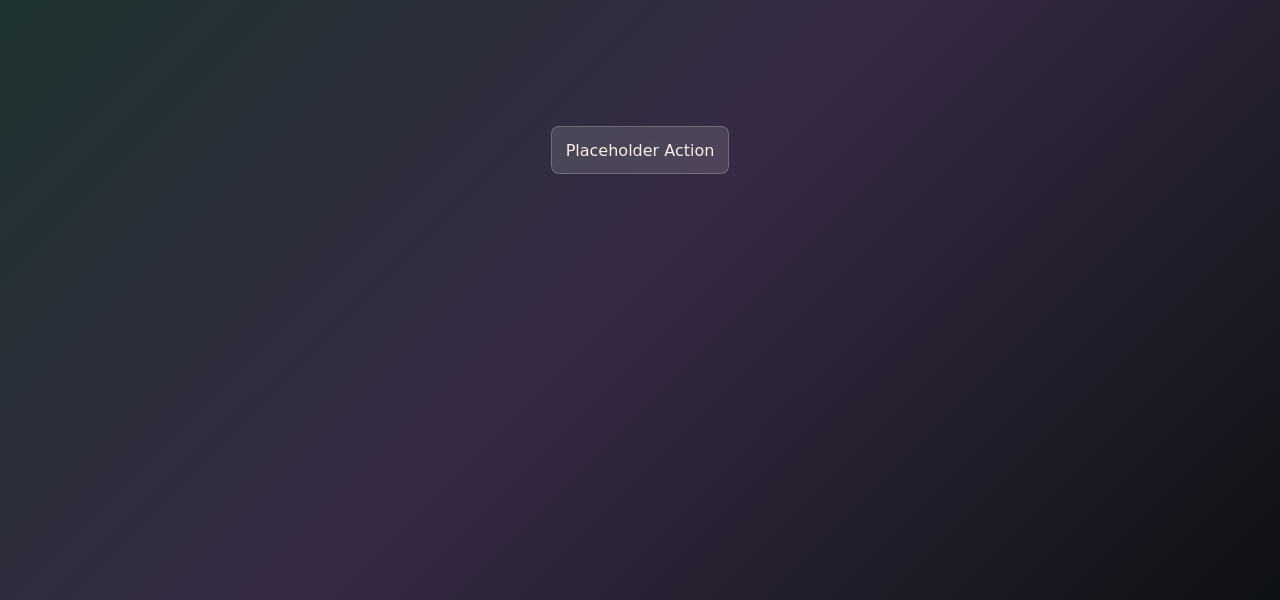
==== commit ce76d2f5: "Add global UI logo layer" ====
--- a/outputs/cinematic-scroll-demo/index.html
+++ b/outputs/cinematic-scroll-demo/index.html
@@ -19,6 +19,10 @@
       <button class="ui-button" data-modal-open="introModal">Personal Introduction</button>
       <button class="ui-button" data-modal-open="portfolioModal">Portfolio</button>
       <button class="ui-button" id="muteToggle" aria-pressed="true">Mute</button>
+    </div>
+
+    <div class="global-ui-layer" aria-label="Global UI">
+      <img class="global-logo" src="title_p1/top-left.png" alt="Lumière Studio" />
     </div>
 
     <main id="smooth-wrapper">
@@ -101,7 +105,7 @@
     <aside class="debug-panel" id="debugPanel">
       <div class="debug-head">
         <strong>Alignment</strong>
-        <span>D</span>
+        <button class="debug-collapse" id="debugCollapse" type="button" aria-expanded="true" aria-controls="debugControls debugValues">−</button>
       </div>
       <div class="debug-controls" id="debugControls"></div>
       <pre id="debugValues"></pre>
--- a/outputs/cinematic-scroll-demo/style.css
+++ b/outputs/cinematic-scroll-demo/style.css
@@ -9,6 +9,11 @@
    【这里是全局变量】替换开始
    ========================================================= */
 :root {
+  --top-left-x: 3vw;
+  --top-left-y: 4vh;
+  --top-left-scale: 1;
+  --top-left-opacity: 1;
+
   --lakeX: 0px;
   --lakeY: 0px;
   --lakeScale: 1;
@@ -155,6 +160,38 @@
 }
 /* =========================================================
    【这里是page1页面容器】替换结束
+   ========================================================= */
+
+
+/* =========================================================
+   【这里是Global UI Layer】替换开始
+   ========================================================= */
+.global-ui-layer {
+  position: fixed;
+  inset: 0;
+  z-index: 100;
+  pointer-events: none;
+}
+
+.global-logo {
+  position: absolute;
+  left: 0;
+  top: 0;
+  width: clamp(96px, 10.3vw, 198px);
+  height: auto;
+  transform: translate(var(--top-left-x), var(--top-left-y)) scale(var(--top-left-scale));
+  transform-origin: center center;
+  opacity: var(--top-left-opacity);
+  user-select: none;
+  -webkit-user-drag: none;
+}
+
+body.is-video-section .global-logo {
+  opacity: 0;
+  pointer-events: none;
+}
+/* =========================================================
+   【这里是Global UI Layer】替换结束
    ========================================================= */
 
 
@@ -701,13 +738,30 @@
   margin-bottom: 10px;
 }
 
-.debug-head span {
+.debug-collapse {
   display: grid;
   place-items: center;
   width: 24px;
   height: 24px;
+  border: 0;
   border-radius: 6px;
+  color: var(--ink);
   background: rgba(255, 255, 255, 0.12);
+  cursor: pointer;
+}
+
+.debug-panel[data-collapsed="true"] {
+  width: auto;
+  overflow: hidden;
+}
+
+.debug-panel[data-collapsed="true"] .debug-head {
+  margin-bottom: 0;
+}
+
+.debug-panel[data-collapsed="true"] .debug-controls,
+.debug-panel[data-collapsed="true"] #debugValues {
+  display: none;
 }
 
 .debug-control {
@@ -717,6 +771,20 @@
   align-items: center;
   margin: 8px 0;
   font-size: 0.78rem;
+}
+
+.debug-group {
+  min-width: 0;
+  margin: 10px 0 12px;
+  border: 1px solid rgba(255, 255, 255, 0.12);
+  border-radius: 8px;
+  padding: 8px;
+}
+
+.debug-group legend {
+  padding: 0 6px;
+  color: rgba(255, 246, 230, 0.86);
+  font-size: 0.72rem;
 }
 
 .debug-control input {
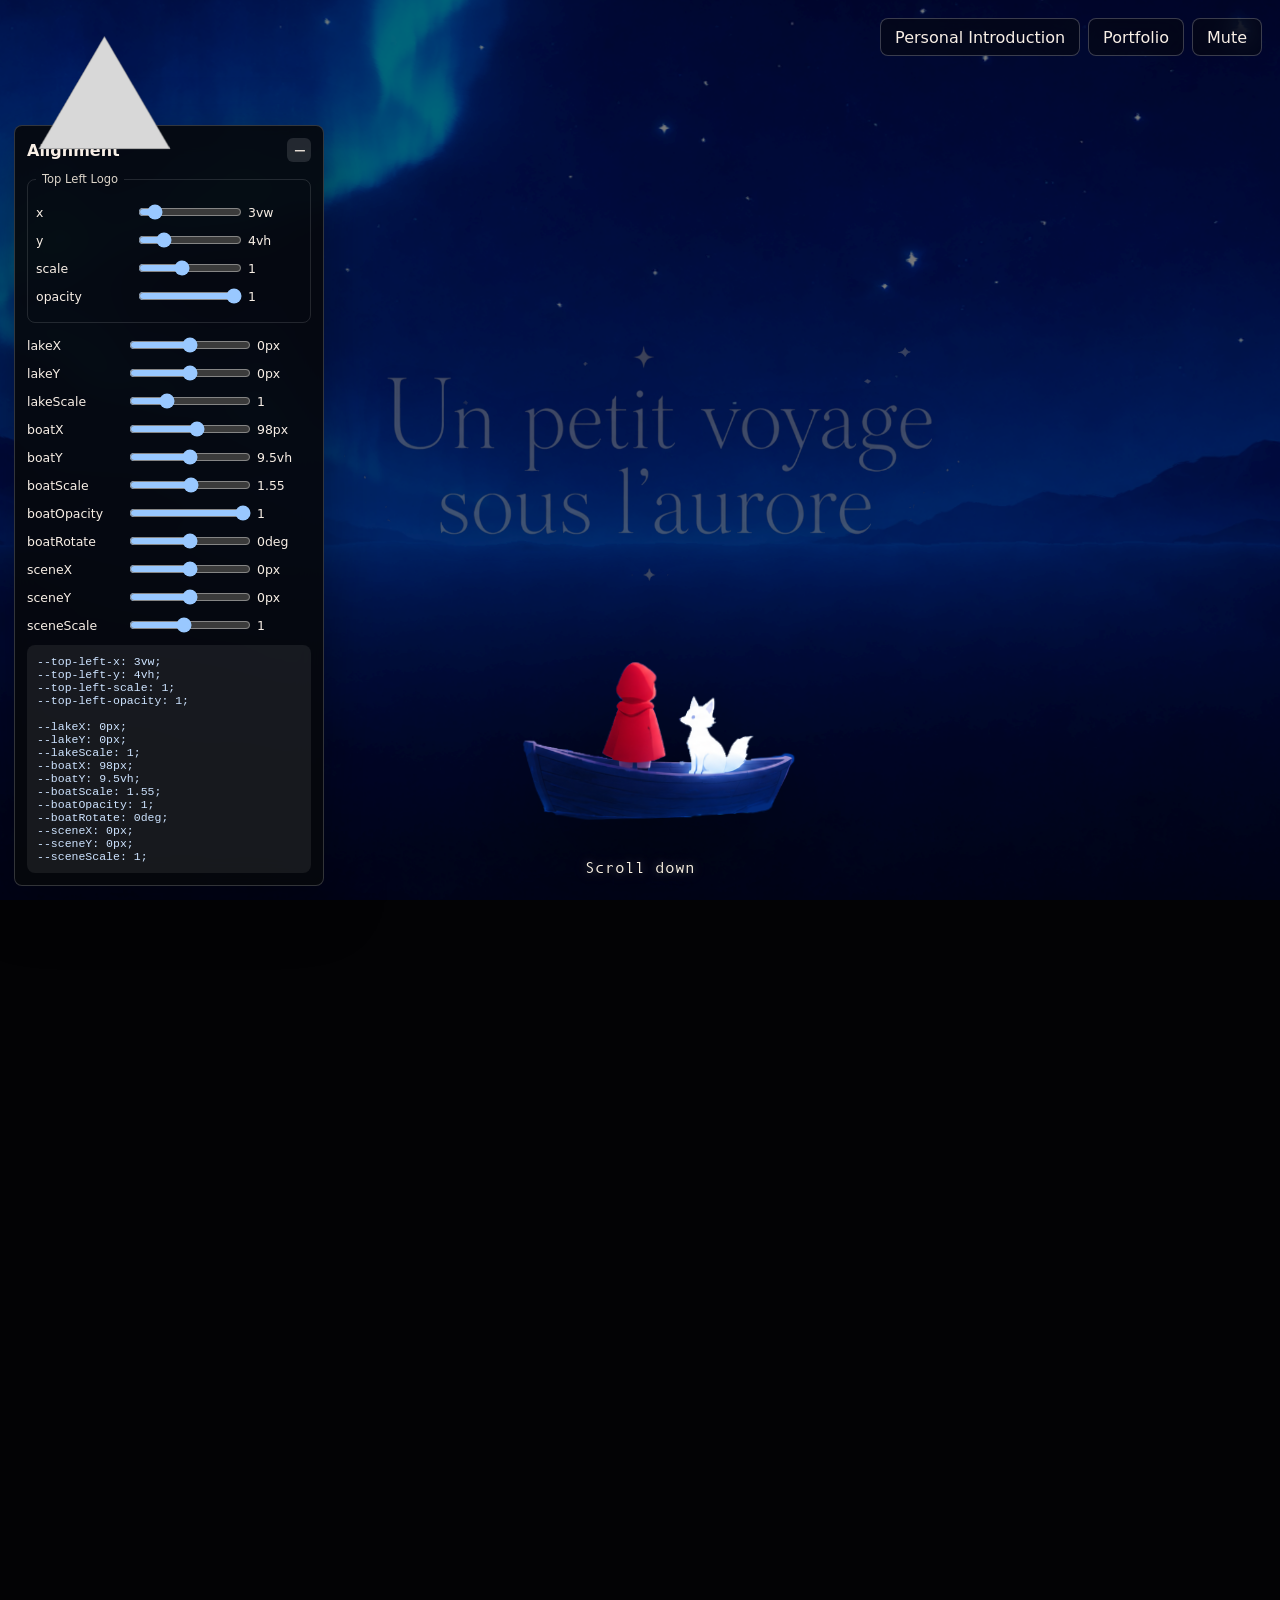
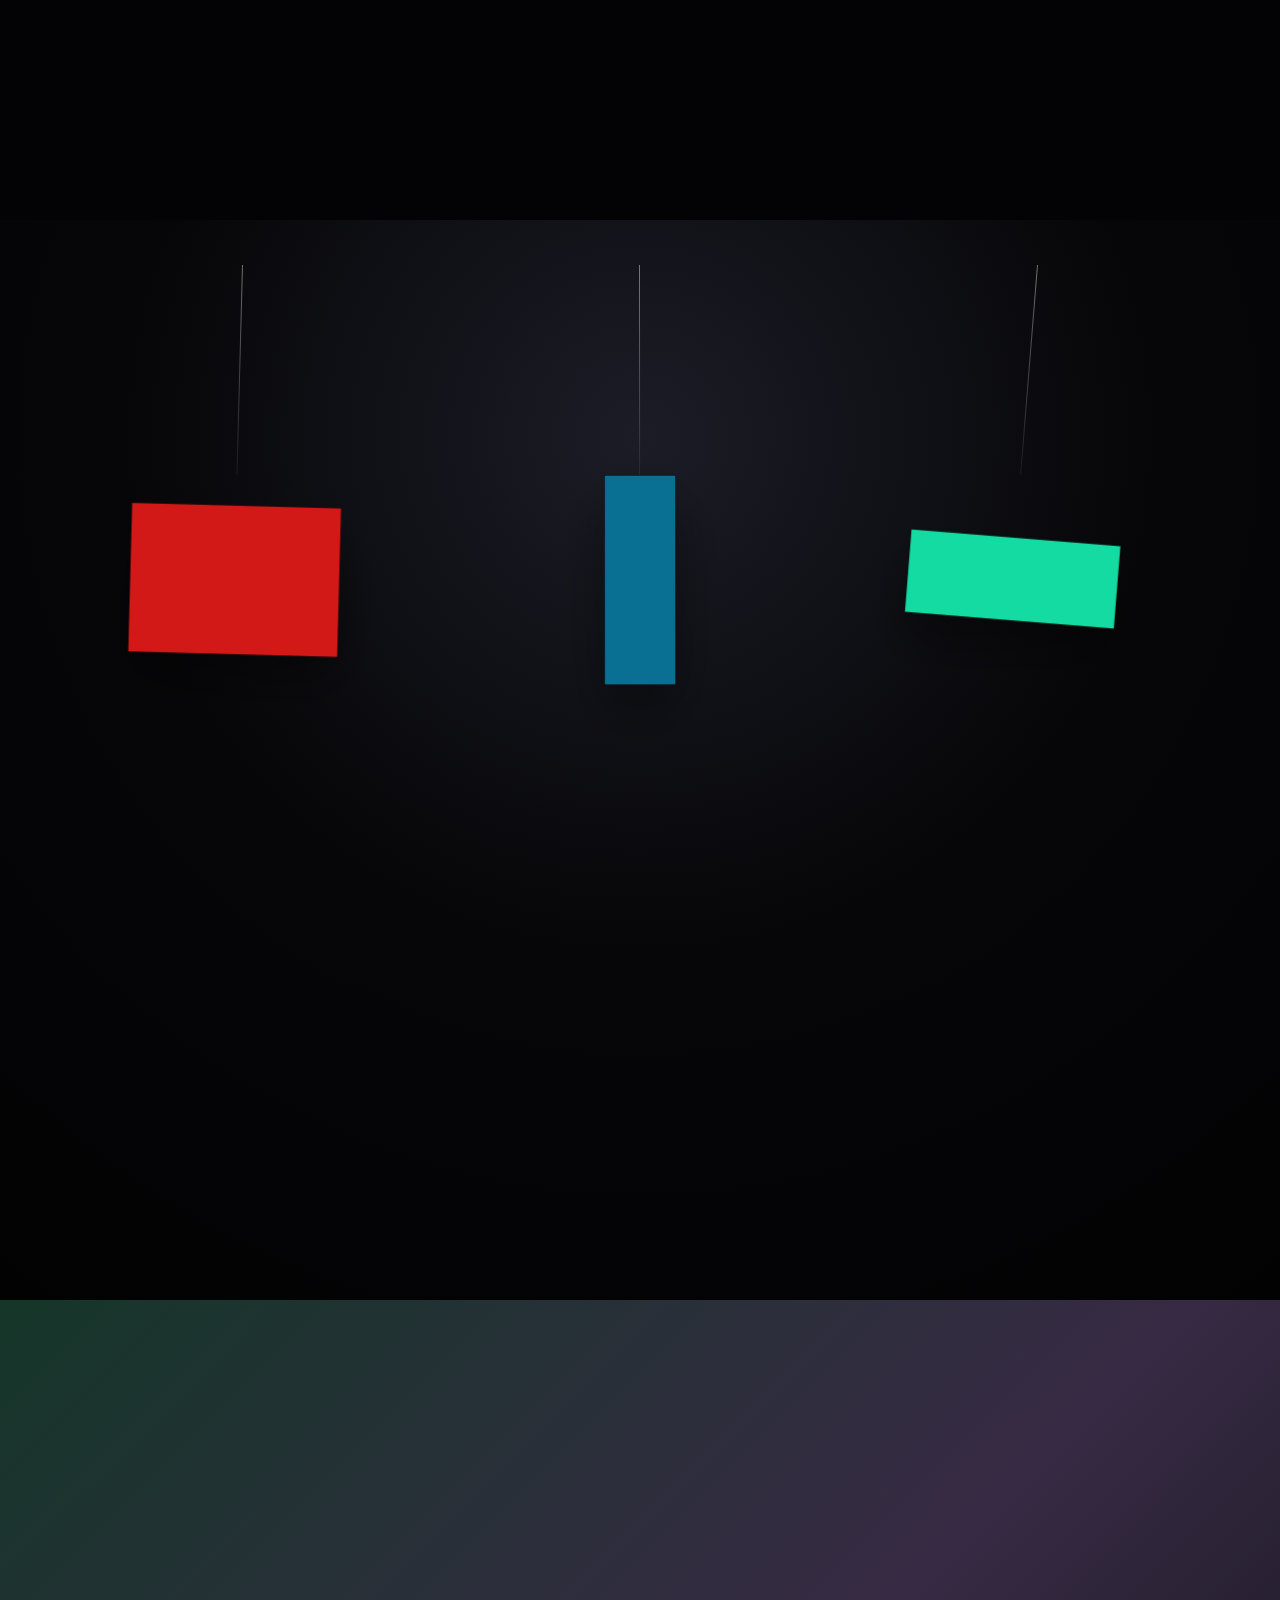
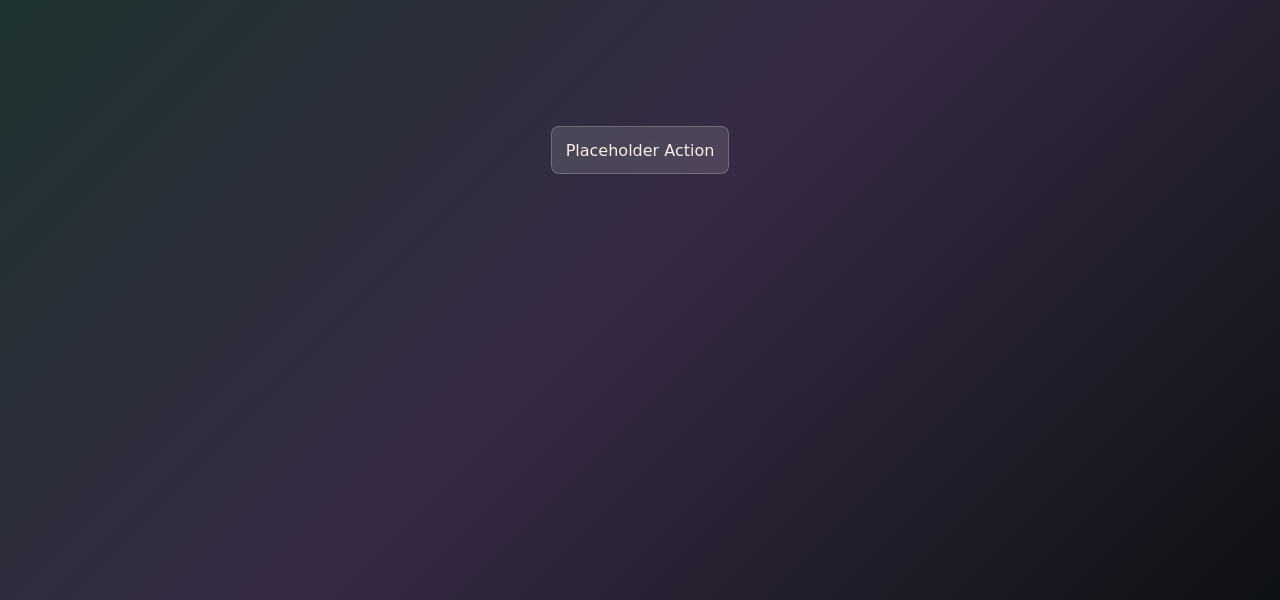
==== commit 91141376: "Update title glow and logo asset path" ====
--- a/outputs/cinematic-scroll-demo/index.html
+++ b/outputs/cinematic-scroll-demo/index.html
@@ -4,7 +4,7 @@
     <meta charset="UTF-8" />
     <meta name="viewport" content="width=device-width, initial-scale=1.0" />
     <title>Cinematic Scroll Demo</title>
-    <link rel="stylesheet" href="style.css" />
+    <link rel="stylesheet" href="style.css?v=0605-path-cache-reset" />
   </head>
   <body>
     <svg class="svg-filters" xmlns="http://www.w3.org/2000/svg" width="0" height="0" aria-hidden="true" focusable="false">
@@ -22,7 +22,7 @@
     </div>
 
     <div class="global-ui-layer" aria-label="Global UI">
-      <img class="global-logo" src="title_p1/top-left.png" alt="Lumière Studio" />
+      <img class="global-logo" src="assets/images/title_p1/top-left.png" alt="Lumière Studio" />
     </div>
 
     <main id="smooth-wrapper">
@@ -114,6 +114,6 @@
     <script src="assets/vendor/lenis.min.js"></script>
     <script src="assets/vendor/gsap.min.js"></script>
     <script src="assets/vendor/ScrollTrigger.min.js"></script>
-    <script src="script.js"></script>
+    <script src="script.js?v=0605-path-cache-reset"></script>
   </body>
 </html>
--- a/outputs/cinematic-scroll-demo/style.css
+++ b/outputs/cinematic-scroll-demo/style.css
@@ -18,8 +18,8 @@
   --lakeY: 0px;
   --lakeScale: 1;
 
-  --boatX: 61px;
-  --boatY: 11.5vh;
+  --boatX: 98px;
+  --boatY: 9.5vh;
   --boatScale: 1.55;
   --boatOpacity: 1;
   --boatRotate: 0deg;
@@ -374,9 +374,27 @@
   max-height: 34vh;
   height: auto;
   object-fit: contain;
+  animation: titleEdgeGlow 0.5s ease-in-out 0.5s infinite alternate;
   filter:
+    brightness(0.6)
     drop-shadow(0 6px 18px rgba(0, 0, 0, 0.36))
-    drop-shadow(0 0 26px rgba(150, 206, 255, 0.12));
+    drop-shadow(0 0 0 rgba(150, 206, 255, 0));
+}
+
+@keyframes titleEdgeGlow {
+  from {
+    filter:
+      brightness(0.6)
+      drop-shadow(0 6px 18px rgba(0, 0, 0, 0.36))
+      drop-shadow(0 0 0 rgba(150, 206, 255, 0));
+  }
+
+  to {
+    filter:
+      brightness(0.6)
+      drop-shadow(0 6px 18px rgba(0, 0, 0, 0.36))
+      drop-shadow(0 0 28px rgba(150, 206, 255, 0.2));
+  }
 }
 /* =========================================================
    【这里是page1标题图样式】替换结束
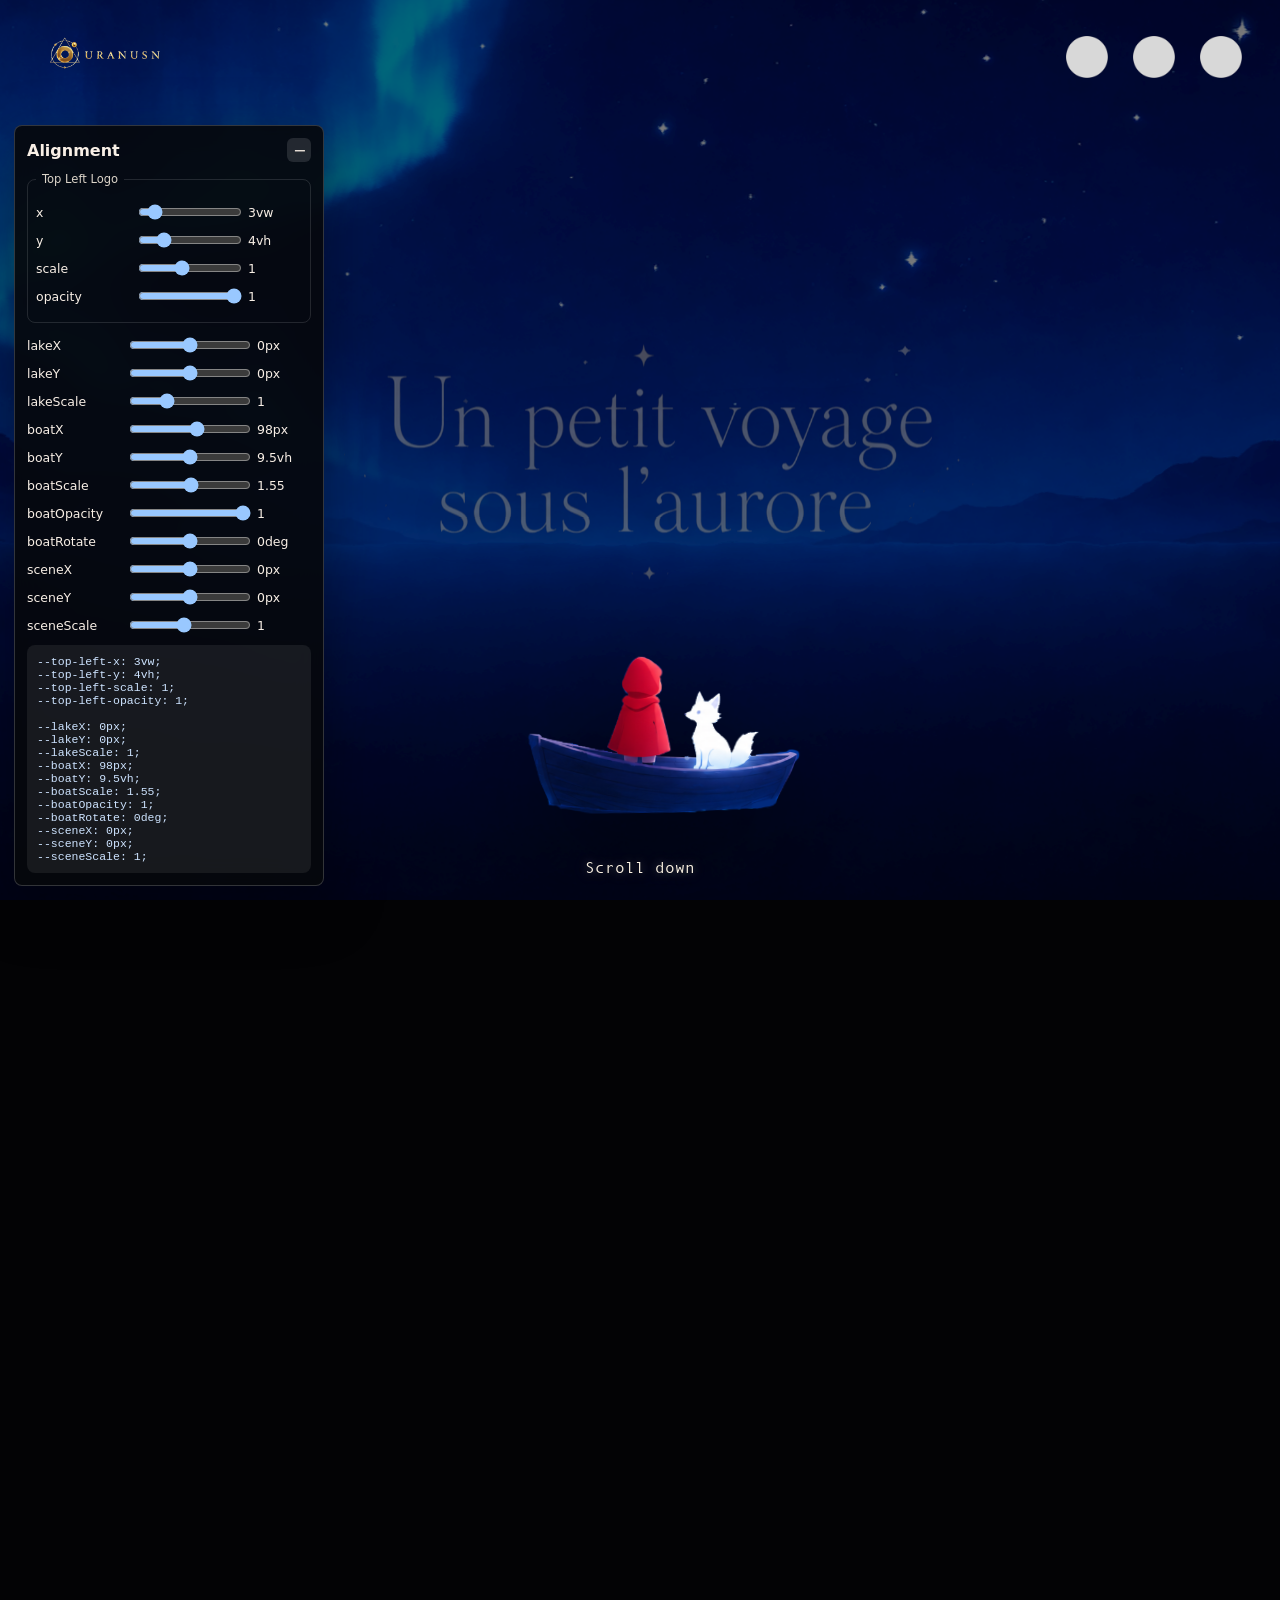
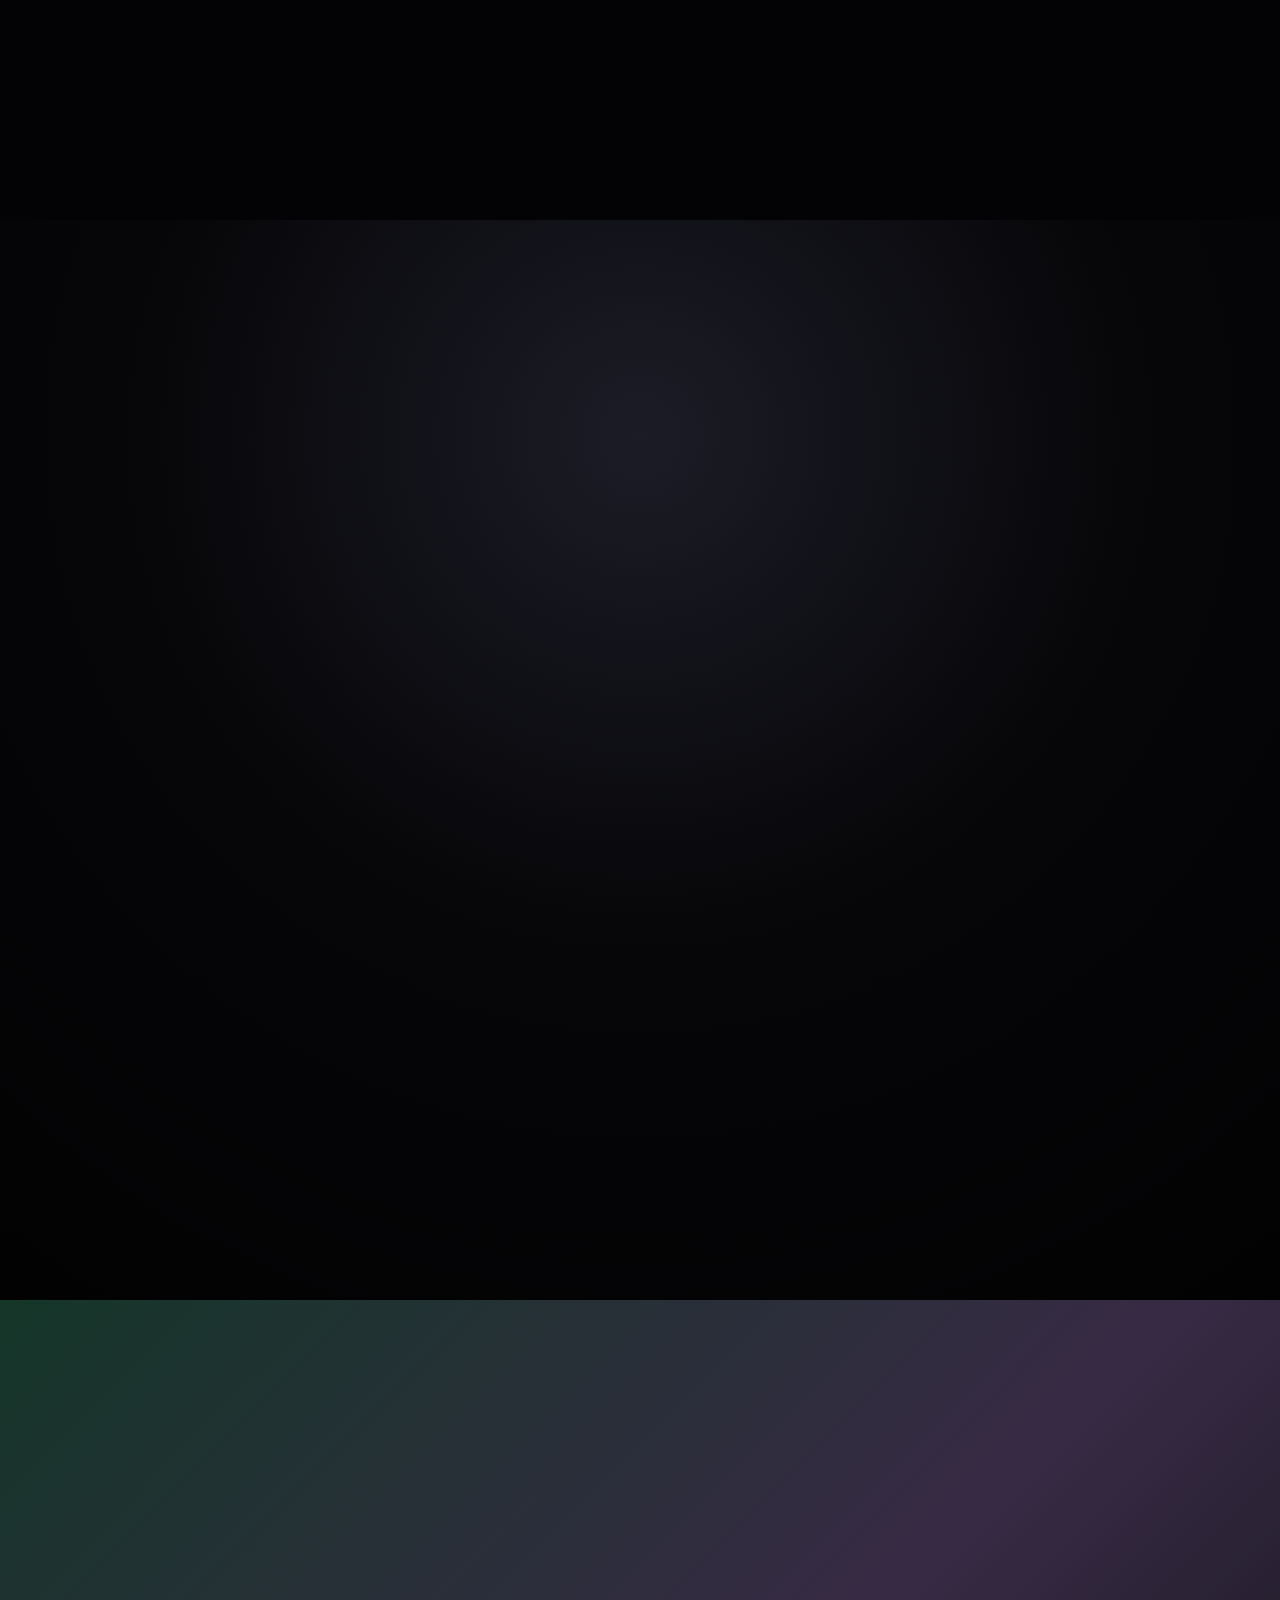
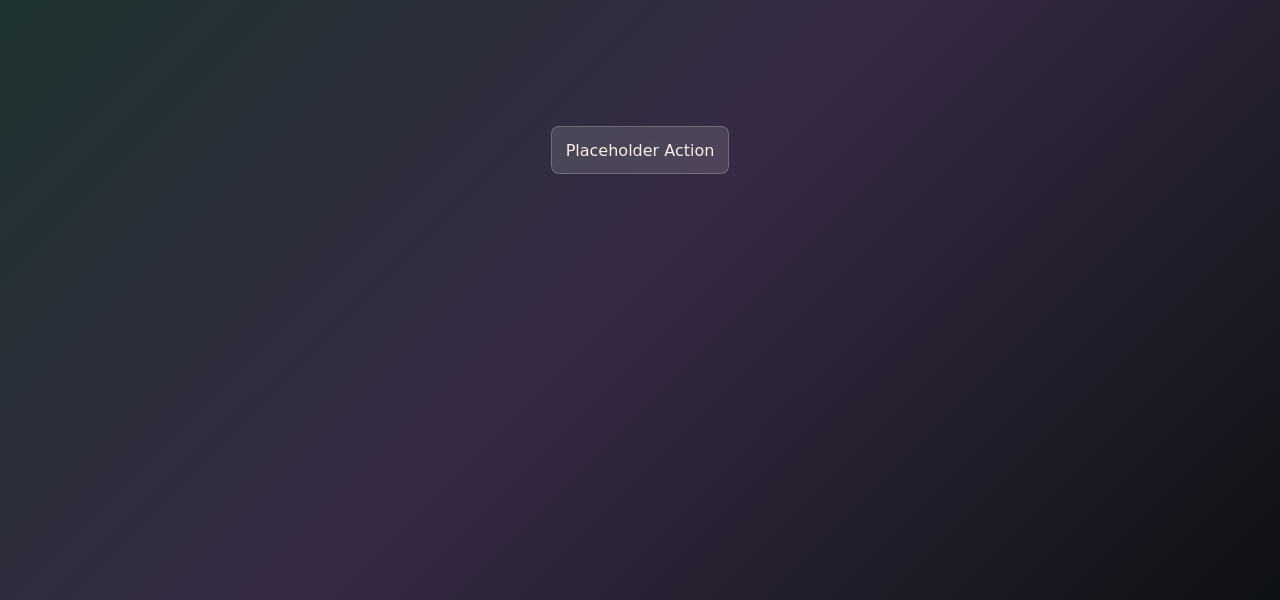
==== commit 0c0f1d09: "Add global nav image buttons" ====
--- a/outputs/cinematic-scroll-demo/index.html
+++ b/outputs/cinematic-scroll-demo/index.html
@@ -4,7 +4,7 @@
     <meta charset="UTF-8" />
     <meta name="viewport" content="width=device-width, initial-scale=1.0" />
     <title>Cinematic Scroll Demo</title>
-    <link rel="stylesheet" href="style.css?v=0605-path-cache-reset" />
+    <link rel="stylesheet" href="style.css?v=0605-global-nav-images" />
   </head>
   <body>
     <svg class="svg-filters" xmlns="http://www.w3.org/2000/svg" width="0" height="0" aria-hidden="true" focusable="false">
@@ -15,14 +15,22 @@
       </filter>
     </svg>
 
-    <div class="top-actions" aria-label="Global navigation">
-      <button class="ui-button" data-modal-open="introModal">Personal Introduction</button>
-      <button class="ui-button" data-modal-open="portfolioModal">Portfolio</button>
-      <button class="ui-button" id="muteToggle" aria-pressed="true">Mute</button>
-    </div>
-
     <div class="global-ui-layer" aria-label="Global UI">
       <img class="global-logo" src="assets/images/title_p1/top-left.png" alt="Lumière Studio" />
+
+      <nav class="global-nav" aria-label="Global navigation">
+        <button class="global-nav-button global-introduction-button" type="button" aria-label="Personal Introduction" data-modal-open="introModal">
+          <img src="assets/images/buttons/buttons_p1/introduction.png" alt="Personal Introduction" />
+        </button>
+
+        <button class="global-nav-button global-portfolio-button" type="button" aria-label="Portfolio" data-modal-open="portfolioModal">
+          <img src="assets/images/buttons/buttons_p1/portfolio.png" alt="Portfolio" />
+        </button>
+
+        <button class="global-nav-button global-mute-button" type="button" aria-label="Mute" aria-pressed="false">
+          <img class="global-mute-img" src="assets/images/buttons/buttons_p1/mute_1.png" alt="Mute" />
+        </button>
+      </nav>
     </div>
 
     <main id="smooth-wrapper">
@@ -114,6 +122,6 @@
     <script src="assets/vendor/lenis.min.js"></script>
     <script src="assets/vendor/gsap.min.js"></script>
     <script src="assets/vendor/ScrollTrigger.min.js"></script>
-    <script src="script.js?v=0605-path-cache-reset"></script>
+    <script src="script.js?v=0605-global-nav-images"></script>
   </body>
 </html>
--- a/outputs/cinematic-scroll-demo/style.css
+++ b/outputs/cinematic-scroll-demo/style.css
@@ -13,6 +13,12 @@
   --top-left-y: 4vh;
   --top-left-scale: 1;
   --top-left-opacity: 1;
+
+  --global-nav-right: 3vw;
+  --global-nav-top: var(--top-left-y);
+  --global-nav-gap: 25px;
+  --global-nav-scale: 1;
+  --global-nav-opacity: 1;
 
   --lakeX: 0px;
   --lakeY: 0px;
@@ -101,21 +107,8 @@
 
 
 /* =========================================================
-   【这里是顶部按钮样式】替换开始
-   ========================================================= */
-.top-actions {
-  position: fixed;
-  top: 18px;
-  right: 18px;
-  z-index: 40;
-  display: flex;
-  gap: 8px;
-  align-items: center;
-  flex-wrap: wrap;
-  justify-content: flex-end;
-}
-
-.ui-button,
+   【这里是按钮样式】替换开始
+   ========================================================= */
 .placeholder-action,
 .jump-list button {
   min-height: 38px;
@@ -129,7 +122,6 @@
   transition: transform 180ms ease, border-color 180ms ease, background 180ms ease;
 }
 
-.ui-button:hover,
 .placeholder-action:hover,
 .jump-list button:hover {
   transform: translateY(-1px);
@@ -137,7 +129,7 @@
   background: rgba(20, 27, 38, 0.78);
 }
 /* =========================================================
-   【这里是顶部按钮样式】替换结束
+   【这里是按钮样式】替换结束
    ========================================================= */
 
 
@@ -186,7 +178,46 @@
   -webkit-user-drag: none;
 }
 
-body.is-video-section .global-logo {
+.global-nav {
+  position: absolute;
+  top: var(--global-nav-top);
+  right: var(--global-nav-right);
+  z-index: 110;
+  display: flex;
+  flex-direction: row;
+  align-items: center;
+  justify-content: flex-end;
+  gap: var(--global-nav-gap);
+  transform: scale(var(--global-nav-scale));
+  transform-origin: top right;
+  opacity: var(--global-nav-opacity);
+  pointer-events: auto;
+}
+
+.global-nav-button {
+  display: block;
+  border: 0;
+  background: transparent;
+  padding: 0;
+  margin: 0;
+  cursor: pointer;
+  line-height: 0;
+  appearance: none;
+  -webkit-appearance: none;
+}
+
+.global-nav-button img {
+  display: block;
+  width: auto;
+  height: auto;
+  max-height: 42px;
+  user-select: none;
+  -webkit-user-drag: none;
+  pointer-events: none;
+}
+
+body.is-video-section .global-logo,
+body.is-video-section .global-nav {
   opacity: 0;
   pointer-events: none;
 }
@@ -827,16 +858,8 @@
    【这里是响应式样式】替换开始
    ========================================================= */
 @media (max-width: 720px) {
-  .top-actions {
-    left: 12px;
-    right: 12px;
-    top: 12px;
-  }
-
-  .ui-button {
-    min-height: 34px;
-    padding: 0 10px;
-    font-size: 0.78rem;
+  .global-nav-button img {
+    max-height: 34px;
   }
 
   .hero-title {
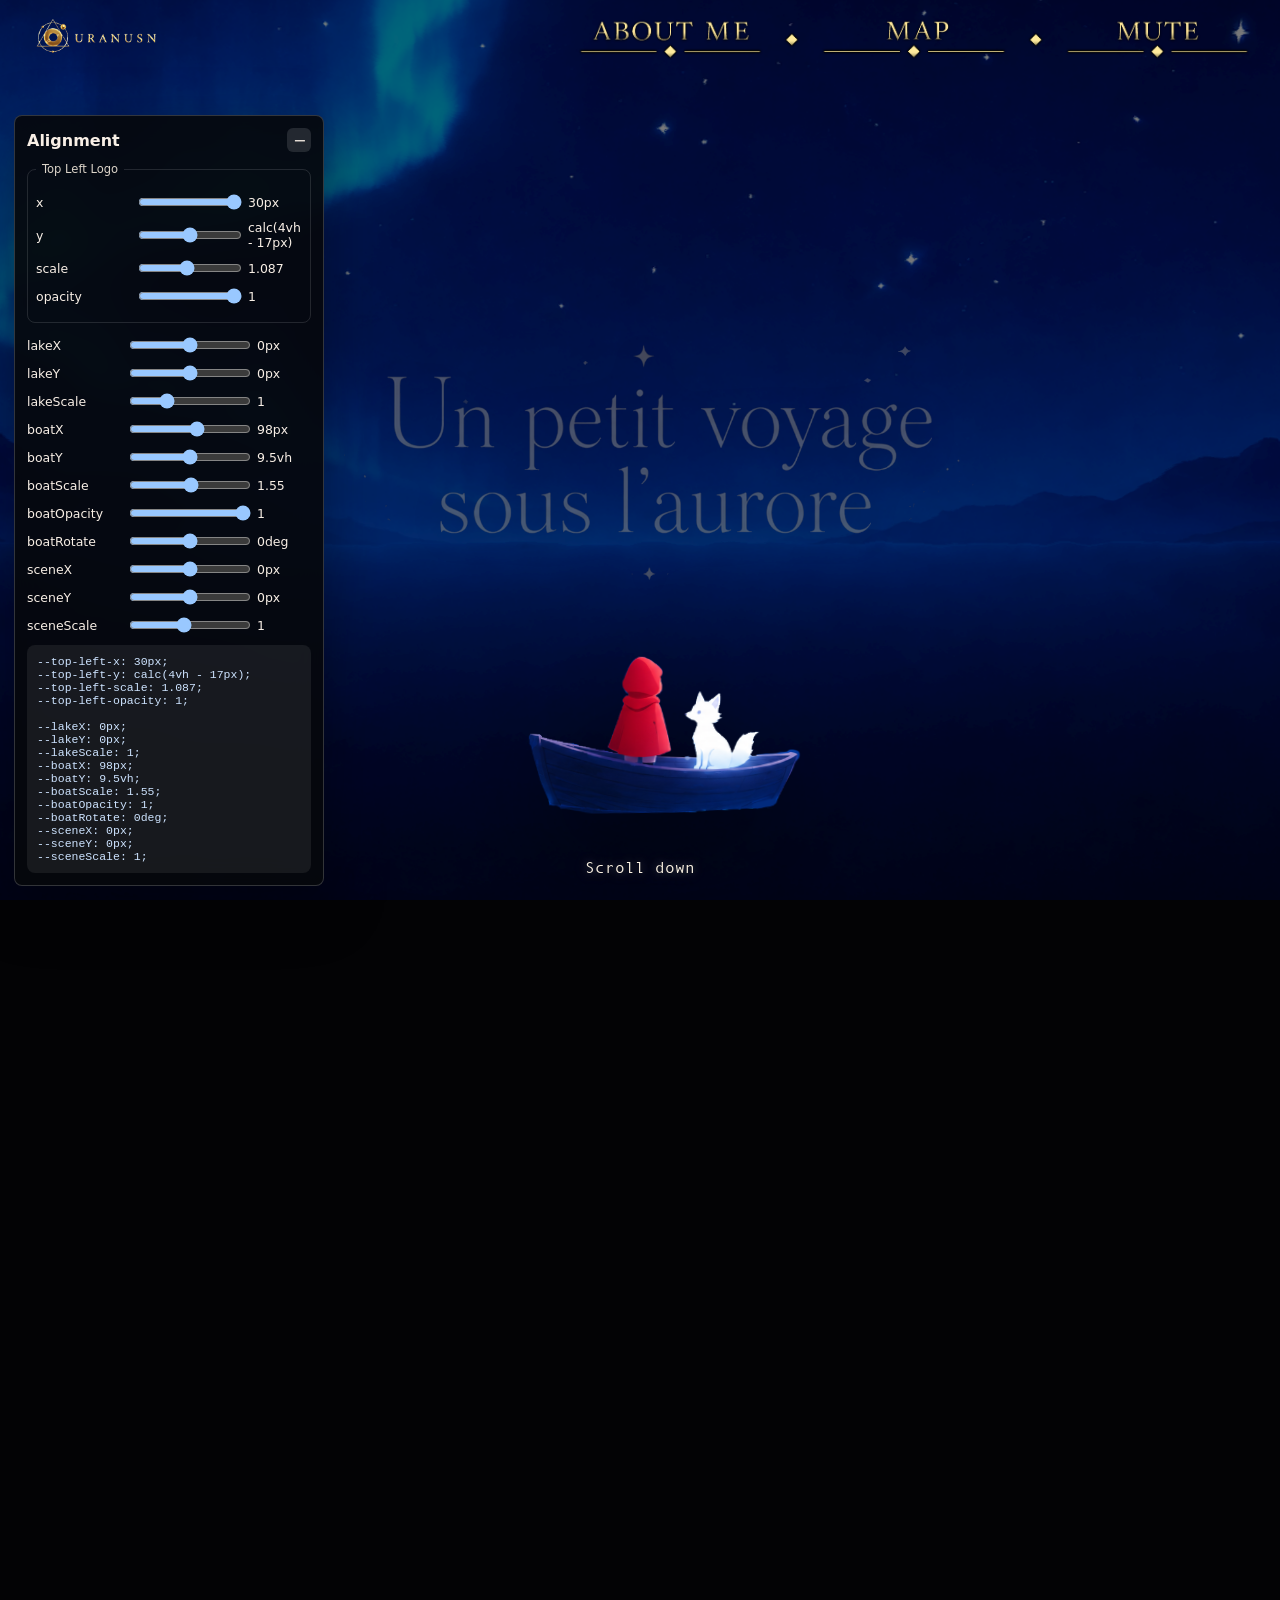
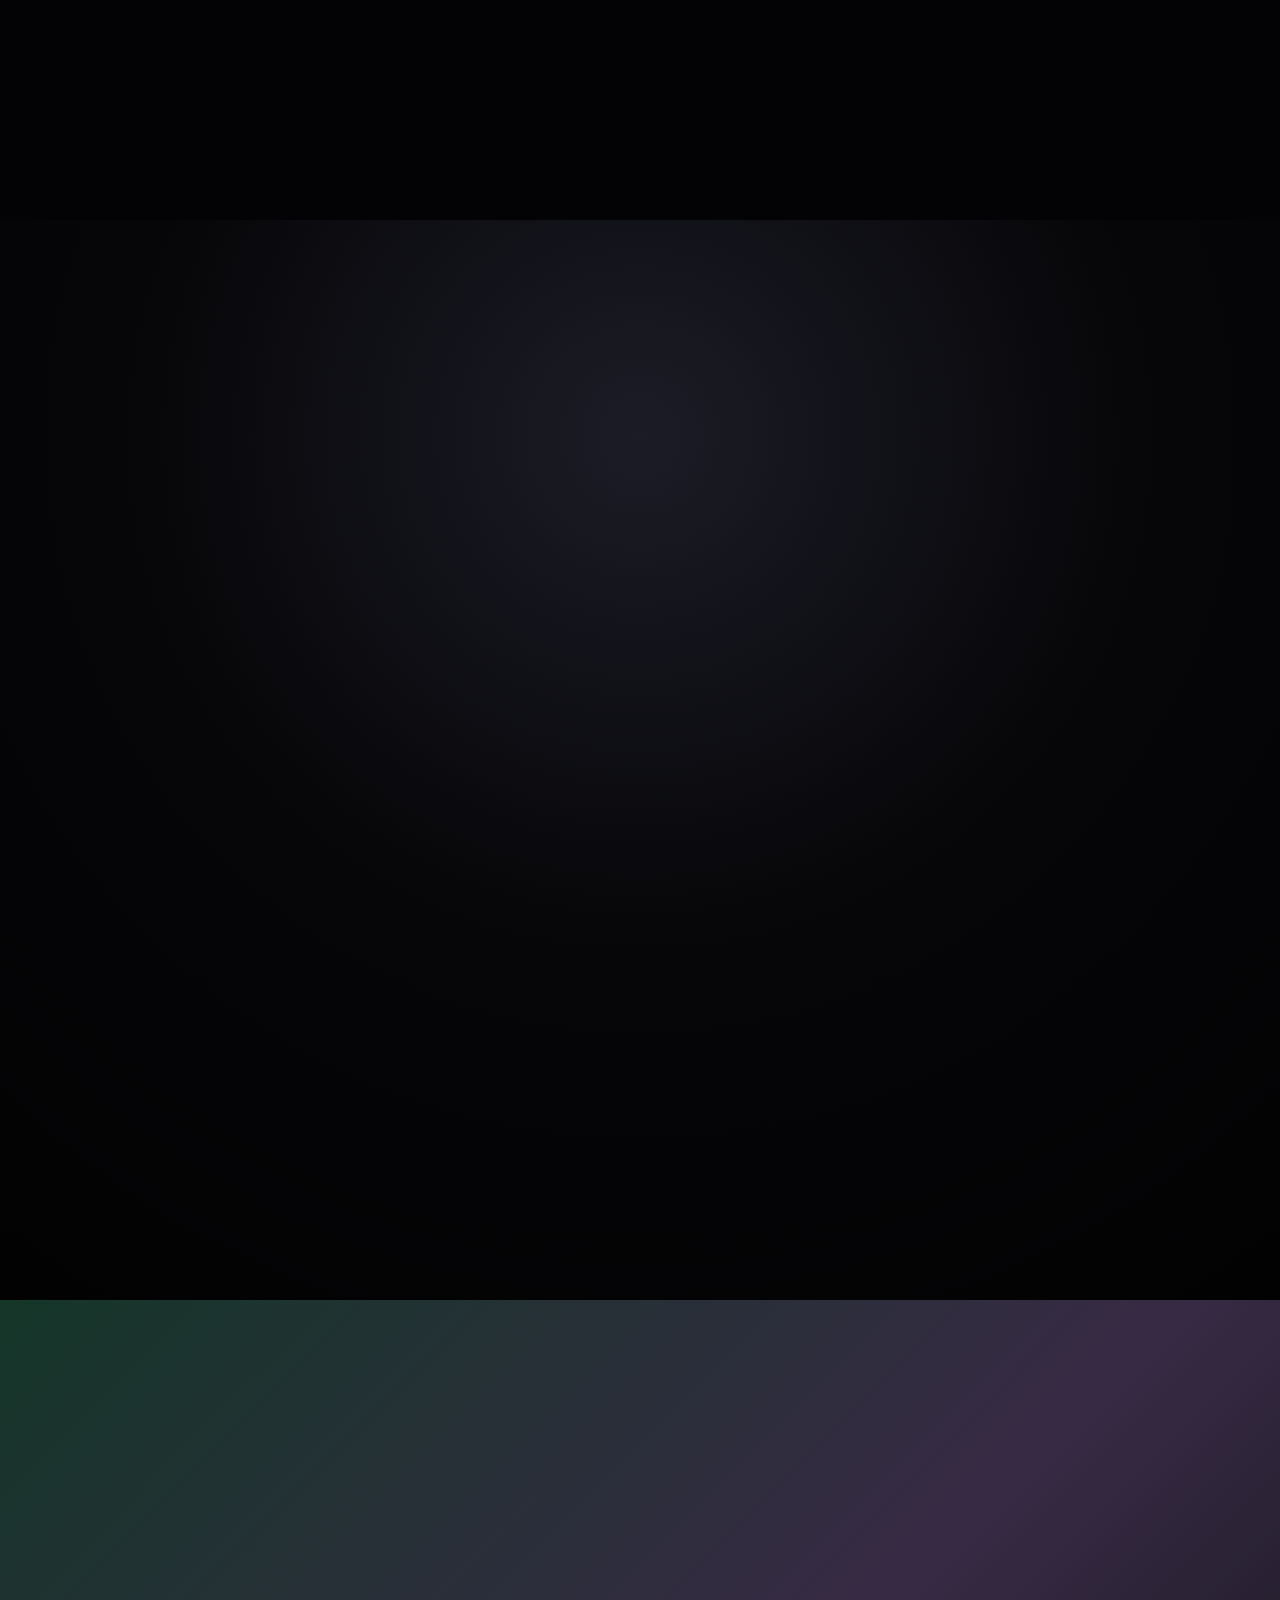
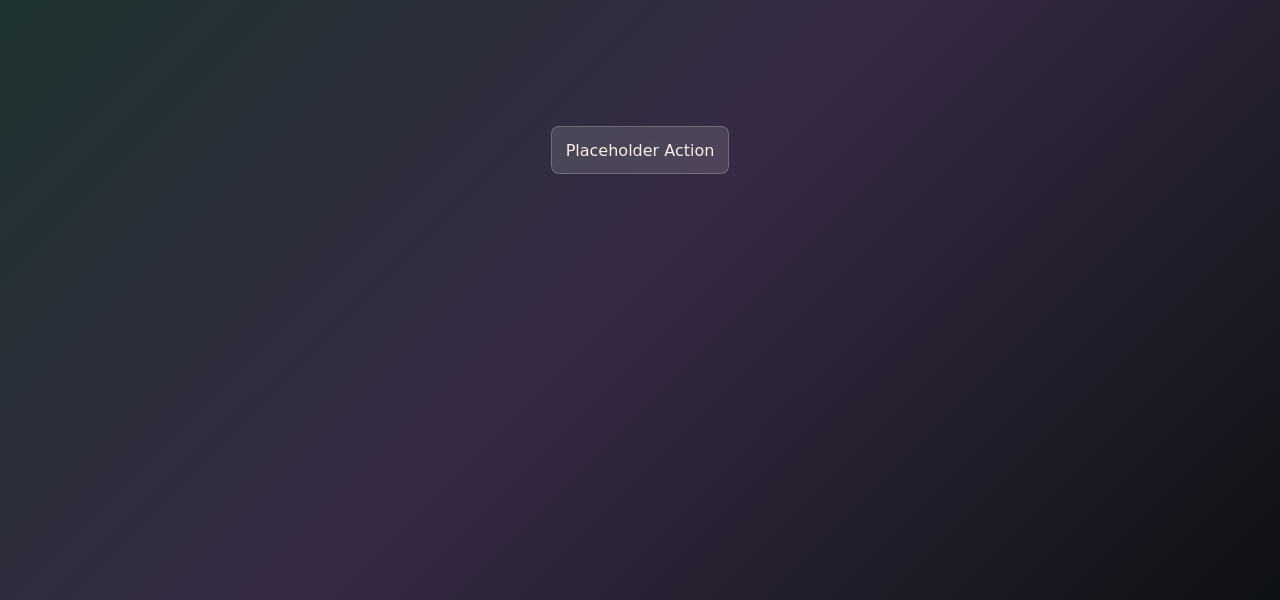
==== commit 9bc09a15: "Align global nav with dot dividers" ====
--- a/outputs/cinematic-scroll-demo/index.html
+++ b/outputs/cinematic-scroll-demo/index.html
@@ -23,9 +23,13 @@
           <img src="assets/images/buttons/buttons_p1/introduction.png" alt="Personal Introduction" />
         </button>
 
+        <img class="global-nav-divider" src="assets/images/buttons/buttons_p1/dot.png" alt="" aria-hidden="true" />
+
         <button class="global-nav-button global-portfolio-button" type="button" aria-label="Portfolio" data-modal-open="portfolioModal">
           <img src="assets/images/buttons/buttons_p1/portfolio.png" alt="Portfolio" />
         </button>
+
+        <img class="global-nav-divider" src="assets/images/buttons/buttons_p1/dot.png" alt="" aria-hidden="true" />
 
         <button class="global-nav-button global-mute-button" type="button" aria-label="Mute" aria-pressed="false">
           <img class="global-mute-img" src="assets/images/buttons/buttons_p1/mute_1.png" alt="Mute" />
--- a/outputs/cinematic-scroll-demo/style.css
+++ b/outputs/cinematic-scroll-demo/style.css
@@ -9,14 +9,14 @@
    【这里是全局变量】替换开始
    ========================================================= */
 :root {
-  --top-left-x: 3vw;
-  --top-left-y: 4vh;
-  --top-left-scale: 1;
+  --top-left-x: 30px;
+  --top-left-y: calc(4vh - 17px);
+  --top-left-scale: 1.087;
   --top-left-opacity: 1;
 
-  --global-nav-right: 3vw;
+  --global-nav-right: 30px;
   --global-nav-top: var(--top-left-y);
-  --global-nav-gap: 25px;
+  --global-nav-gap: 20px;
   --global-nav-scale: 1;
   --global-nav-opacity: 1;
 
@@ -211,6 +211,16 @@
   width: auto;
   height: auto;
   max-height: 42px;
+  user-select: none;
+  -webkit-user-drag: none;
+  pointer-events: none;
+}
+
+.global-nav-divider {
+  display: block;
+  width: auto;
+  height: auto;
+  max-height: 18px;
   user-select: none;
   -webkit-user-drag: none;
   pointer-events: none;
